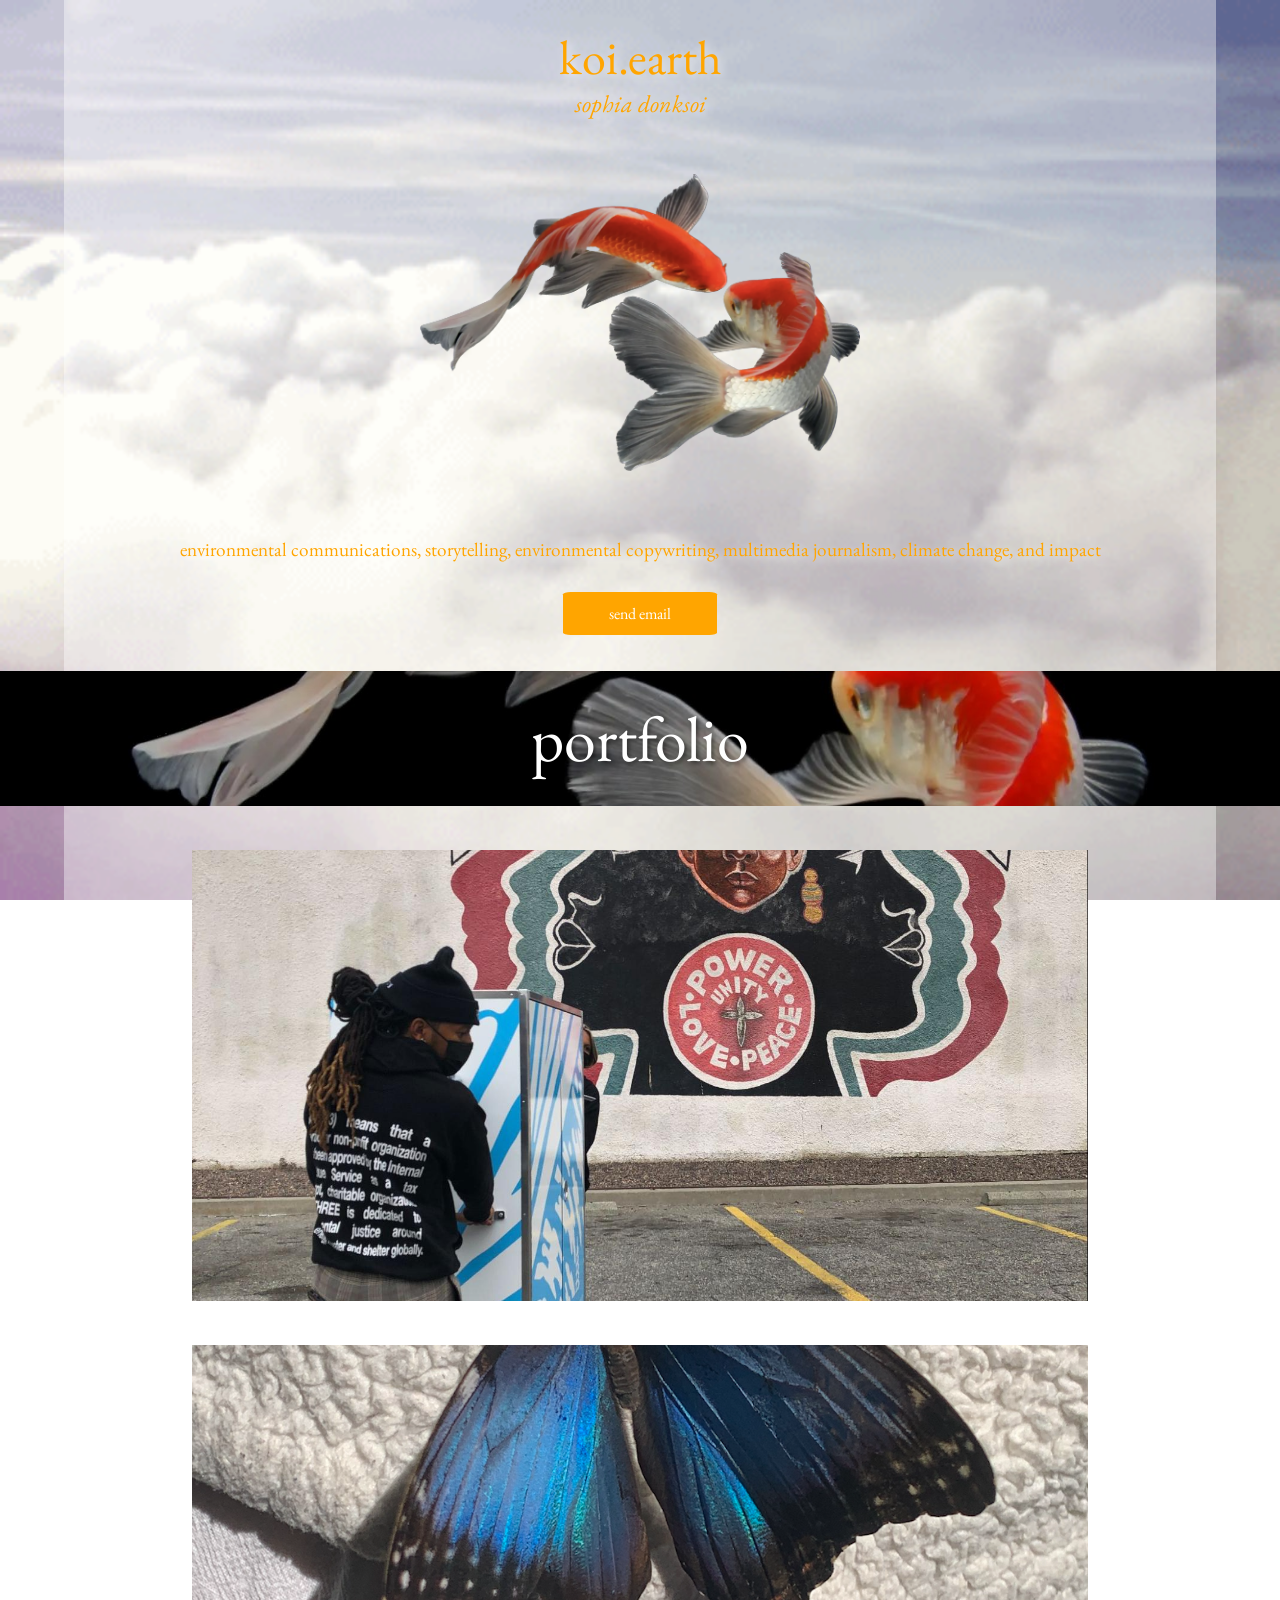
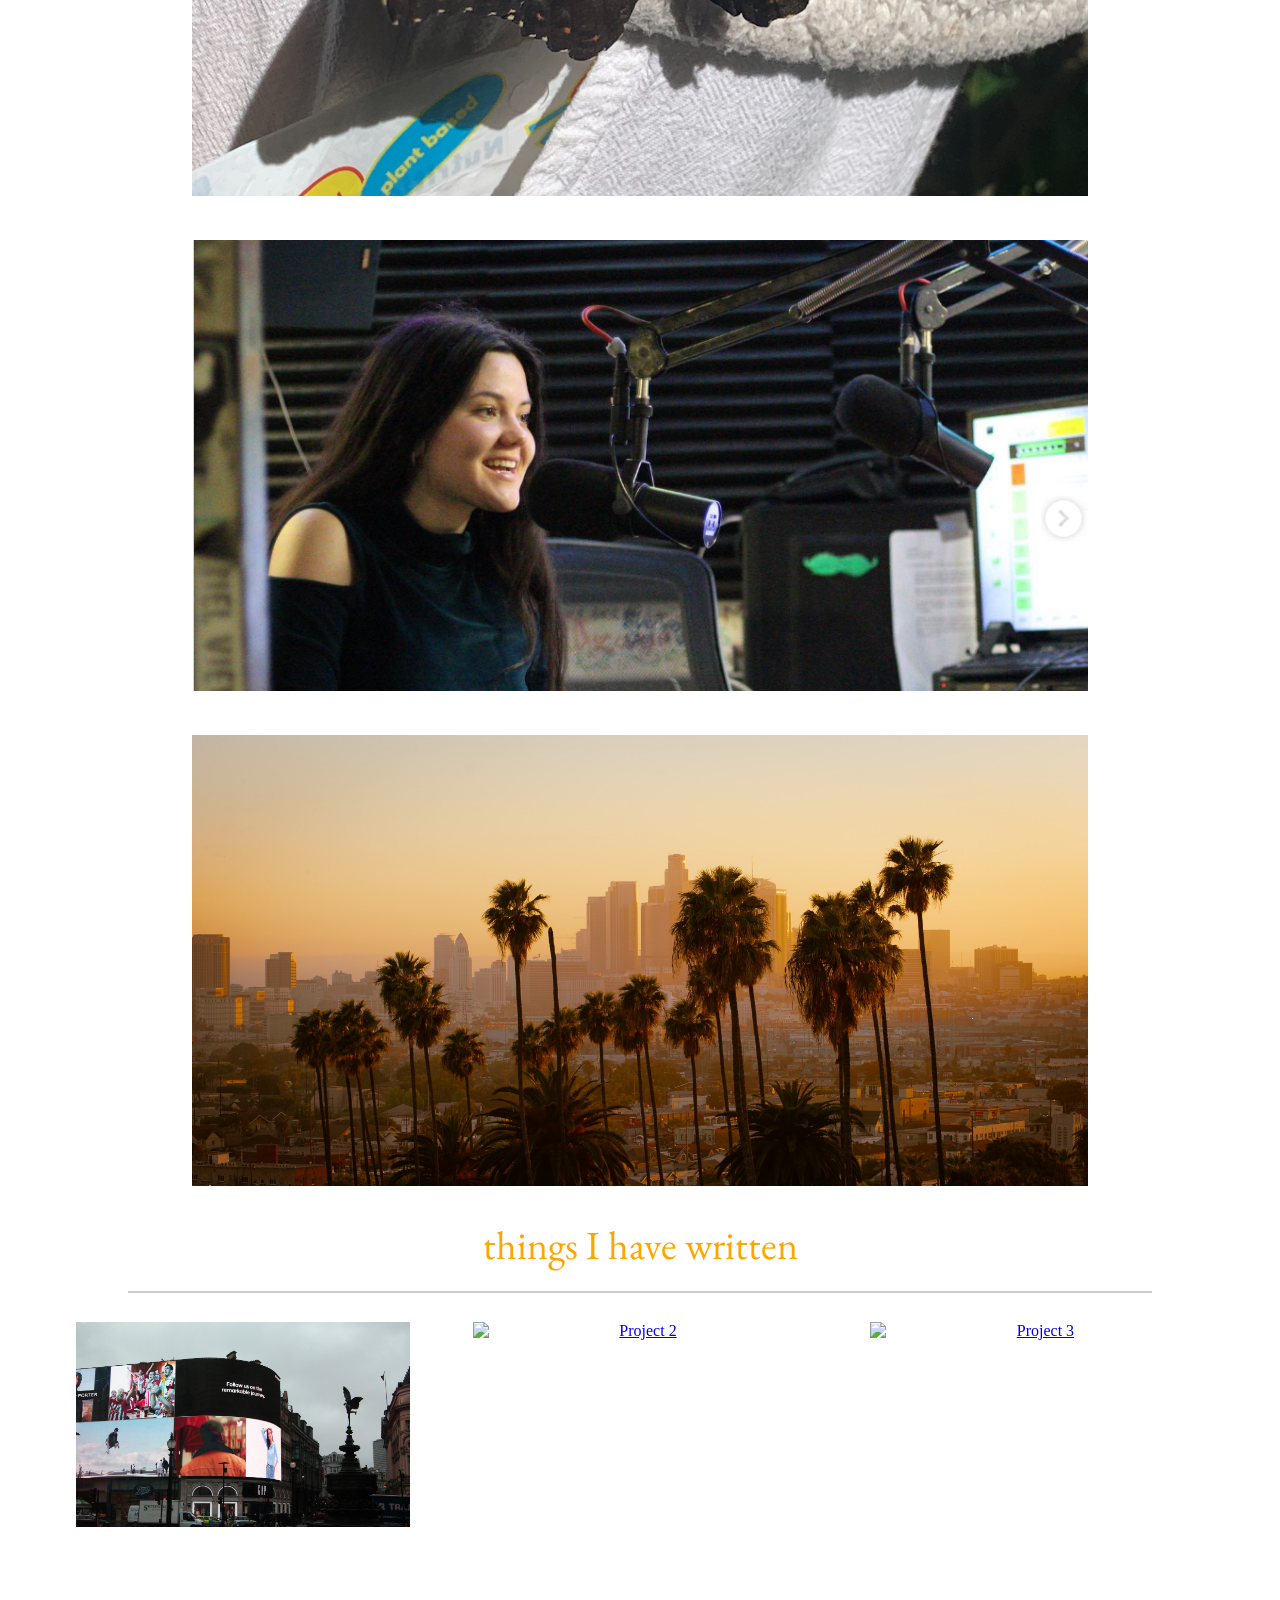
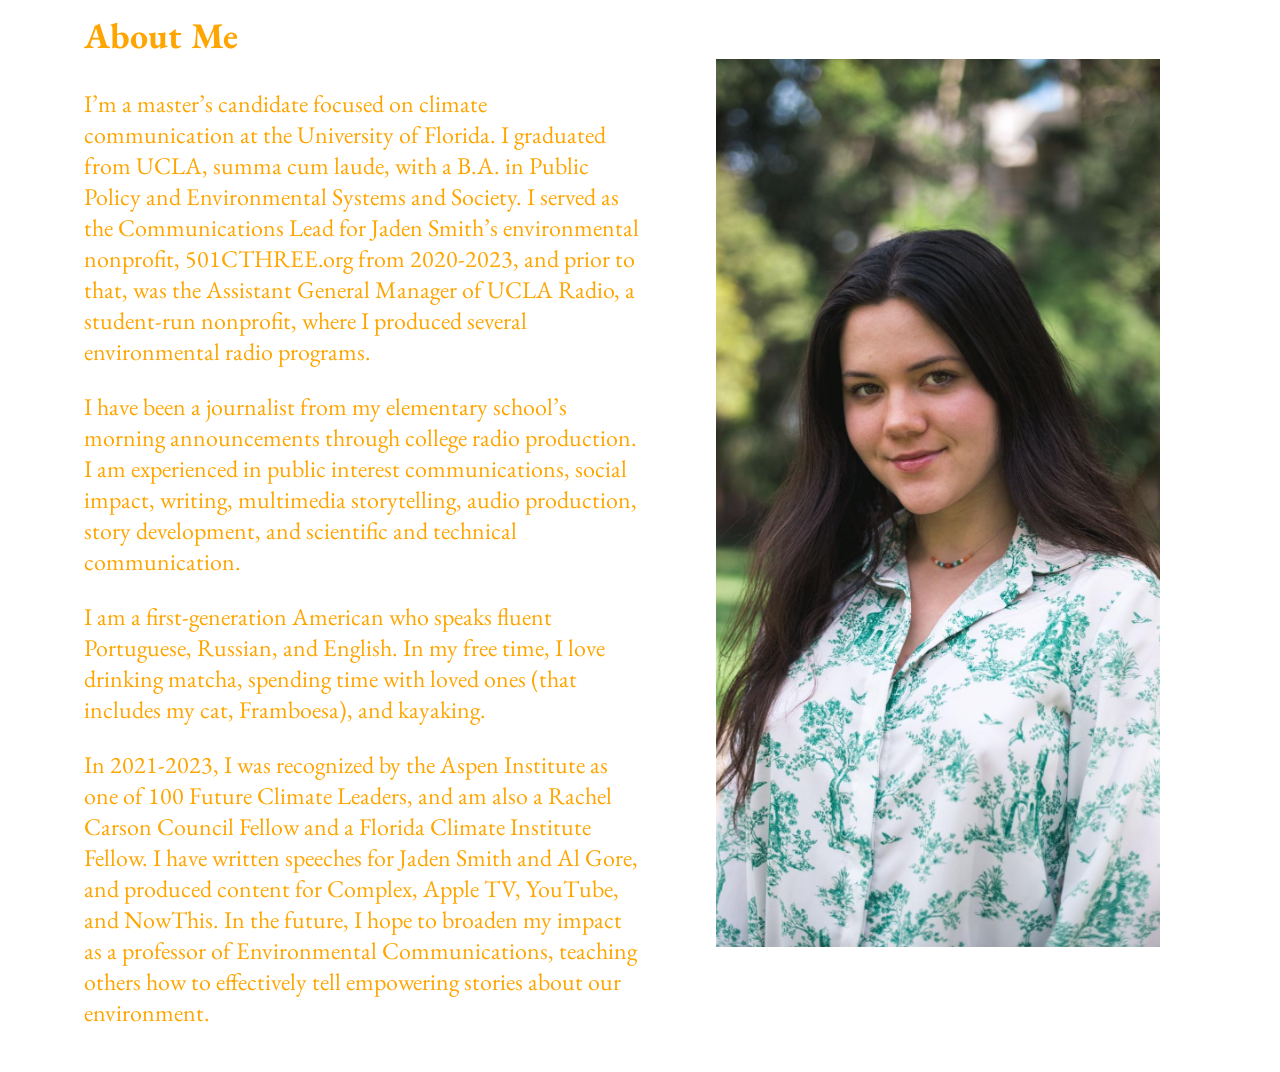
==== index.html @ e396546f "Add files via upload tabs" ====
<!DOCTYPE html>
<html lang="en">
<link rel="stylesheet" type="text/css" href="//fonts.googleapis.com/css?family=EB+Garamond" />
<head>
    <meta charset="UTF-8">
    <meta name="viewport" content="width=device-width, initial-scale=1.0">
    <link rel="stylesheet" href="styles.css">
    <title>Sophia Donskoi</title>
</head>

<body>
    <div id = "#background-container">
        <div id="background-image"></div>
        <div id="background-sliv"></div>
    </div>
    <script>
        // Get the div for the background image
        var backgroundImage = document.getElementById('background-image');

        // Calculate the total number of frames
        var totalFrames = 15; // Adjust based on the total number of frames you have

        // Preload frame images
        var frameImages = [];
        for (var i = 1; i <= totalFrames; i++) {
            var frameImage = new Image();
            frameImage.src = 'img/frame_' + (i.toString().padStart(2, '0')) + '_delay-0.07s' + '.gif';
            frameImages.push(frameImage);
        }
        //frame_00_delay-0.07s
        backgroundImage.style.backgroundImage = 'url(' + frameImages[0].src + ')';

        // Listen for scroll events
        window.addEventListener('scroll', function () {
            // Calculate the percentage of scroll position
            var scrollPercent = window.scrollY / (document.body.scrollHeight - window.innerHeight);

            // Calculate the frame to display based on scroll position
            var frameIndex = Math.floor(scrollPercent * totalFrames);
            frameIndex = Math.max(0, Math.min(totalFrames - 1, frameIndex)); // Ensure frameIndex is within bounds

            // Get the preloaded frame image
            var frameImage = frameImages[frameIndex];

            // Update the background image with the current frame
            backgroundImage.style.backgroundImage = 'url(' + frameImage.src + ')';
        });
    </script>
<!-- <div style="background-color: rgba(255, 255, 255, 0.5); padding: 2%; box-sizing: border-box; max-width: 90%; margin: 0 auto;"> -->
    <div style="padding: 2%; box-sizing: border-box; max-width: 90%; margin: 0 auto;">
    
    <h1>koi.earth</h1>
    <h3>sophia donksoi</h3>
        <img src="img/koi.png" style="max-width: 40%; max-height: 40%;">
        <p class="description">environmental communications, storytelling, environmental copywriting, multimedia journalism, climate change, and impact</p>
        <a class="button" href="mailto:sophiadonskoi@gmail.com">send email</a>
    </div>  

    <div class="banner" style="background-image: url('img/koi.jpg');">
        <p>portfolio</p>
    </div>
    <div class="frameworks">
        <a href="https://www.501cthree.org/" class="framework">
            <img href="https://www.501cthree.org/" rel="noopener noreferrer" target="_blank" src="img/image3.jpg" alt="Framework 1">
            <div class="framework-overlay">
                501CTHREE: managing strategy, digital content, campaigns, email marketing, impact reporting, website design and copy,
                shopify + merch, and social media
            </div>
        </a>
        <a href="https://climatecandy.com/" class="framework">
            <img src="img/image5.png" alt="Framework 2">
            <div class="framework-overlay">
                Climate Candy: email marketing, social media content and strategy, and partnerships
            </div>
        </a>
        <a href="https://soundcloud.com/sophia27-2/sets/enviropositive-podcast-by" rel="noopener noreferrer" target="_blank" class="framework">
            <img src="img/image4.png" alt="Framework 3">
            <div class="framework-overlay">
                UCLA Radio: award winning + self-produced podcast “enviropositive,” winner of BEA Media Arts Award in Podcasting
            </div>
        </a>
    <a href="https://www.ioes.ucla.edu/project/lens-cast-season-1-environmental-justice-in-la/" rel="noopener noreferrer" target="_blank" class="framework">
        <img src="img/trees.jpg" alt="Framework 4">
            <div class="framework-overlay">
                Institute for the Environment and Sustainability at UCLA: lens.cast- creative direction, strategy, production, editing,
                audio engineering
            </div>
        </a>
       
    </div>
        <div id="projects-section" class="projects-section">
        <div class="projects-background-overlay">
            <h2 class="projects-title">things I have written
            </h2>
            <hr class="section-divider">
            <div class="image-slider">
                <div class="slider">
                
                    <a href="https://rachelcarsoncouncil.org/greenwashers-stop-trying-recruit-gen-z/" rel="noopener noreferrer" target="_blank" class = "slider">
                        <img src="img/green.jpg" alt="Project 1">
                    </a>
                    <a href="https://docs.google.com/document/d/1zLPAvvxSrmwrLEXy_UpTO3lxl1GiZ_MFA4__wxWygA4/edit?usp=sharing " rel="noopener noreferrer" target="_blank"><img src="img/lots.gif" alt="Project 2"></a>
                    <a href="https://docs.google.com/document/d/1KVxFeZD3MS-5Gk-PddN7k9XTTSKNfMDlhPTJwfJZjcs/edit?usp=sharing" rel="noopener noreferrer" target="_blank"><img src="img/EnvironmentalSin.jpg" alt="Project 3"></a>
                    
                </div>
            </div>

        </div>
    </div>
<div id="about-section" class="about-section">
    <div class="about-content">
        <div class="about-text">
            <h2 class="about-title">About Me</h2>
            <p>
I’m a master’s candidate focused on climate communication at the University of Florida. I graduated from UCLA, summa cum
laude, with a B.A. in Public Policy and Environmental Systems and Society. I served as the Communications Lead for Jaden
Smith’s environmental nonprofit, 501CTHREE.org from 2020-2023, and prior to that, was the Assistant General Manager of
UCLA Radio, a student-run nonprofit, where I produced several environmental radio programs.
            </p>
            <p>
I have been a journalist from my elementary school’s morning announcements through college radio production. I am
experienced in public interest communications, social impact, writing, multimedia storytelling, audio production, story
development, and scientific and technical communication.
            </p>
            <p>
I am a first-generation American who speaks fluent Portuguese, Russian, and English. In my free time, I love drinking
matcha, spending time with loved ones (that includes my cat, Framboesa), and kayaking.
            </p>
            <p>
In 2021-2023, I was recognized by the Aspen Institute as one of 100 Future Climate Leaders, and am also a Rachel Carson
Council Fellow and a Florida Climate Institute Fellow. I have written speeches for Jaden Smith and Al Gore, and produced
content for Complex, Apple TV, YouTube, and NowThis. In the future, I hope to broaden my impact as a professor of
Environmental Communications, teaching others how to effectively tell empowering stories about our environment.
            </p>
        </div>
        <div class="about-image">
            <img src="img/image2.jpg" alt="About Me Image">
        </div>
    </div>
</div>


<script src="script.js"></script>
</body>

</html>
---- styles.css ----
body {
  margin: 0;
  padding: 0;
}

#scene-container {
  position: fixed;
  top: 0;
  left: 0;
  width: 100%;
  height: 100%;
  overflow: hidden;
}

#background-container {
  position: absolute;
  top: 0;
  left: 0;
  width: 100%;
  height: 100%;
  overflow: hidden;
  display: flex;
  align-items: stretch;
}

#background-image {
  position: fixed;
  top: 0;
  left: 0;
  width: 100%;
  height: 100%;
  z-index: -3;
  background-size: cover;
}

#background-sliv {
  position: fixed;
  top: 0;
  left: 5%;
  width: 90%;
  height: 100%;
  z-index: -2;
  background: rgba(255, 255, 255, 0.4);
}

.header {
  background-color: rgba(255, 255, 255, 0);
  position: fixed;
  width: 100%;
  padding: 10%;
}

.header-container {
  max-width: 100%;
  margin: 0 auto;
  display: flex;
  align-items: center;
}

h1 {
  color: orange;
  text-shadow: 3px 3px 10px rgba(255, 255, 255, 0.8);
  text-align: center;
  font-size: 300%;
  font-family: "EB Garamond", serif;
  font-weight: 400;
  padding: 0px;
  margin: 0px;
}

h3 {
  color: orange;
  text-align: center;
  padding: 0px;
  margin: 0px;
  font-size: 150%;
  text-shadow: 3px 3px 10px rgba(255, 255, 255, 0.8);
  font-style: italic;
  font-family: "EB Garamond", serif;
  font-weight: 400;
}

.title {
  font-size: 36px;
  text-align: center;
  margin-top: 20px;
}

.title-link {
  text-decoration: none;
  color: inherit;
  cursor: pointer;
}

.subtitle {
  font-size: 30px;
  color: black;
  text-align: center;
  margin-top: 5px;
}

img {
  display: block;
  margin: 5% auto;
  max-width: 100%;
  height: auto;
}

.description {
  text-align: center;
  padding: 1%;
  font-size: 120%;
  font-family: "EB Garamond", serif;
  font-weight: 400;
  text-shadow: 3px 3px 10px rgba(255, 255, 255, 0.8);
  text-align: center;  color: orange;
  max-width: 100%;
  margin-top: 1%;
}

.button {
  display: block;
  width: 10%;
  margin: 1% auto;
  padding: 1% 2%;
  background-color: orange;
  color: white;
  font-family: "EB Garamond", serif;
  font-weight: 400;
  text-decoration: none;
  text-align: center;
  border-radius: 5%;
  transition: background-color 0.3s ease;
}

@media (max-width: 600px) {
  .button {
    display: block;
    width: 20%;
    margin: 1% auto;
    padding: 1% 2%;
    background-color: orange;
    color: white;
    font-family: "EB Garamond", serif;
    font-weight: 400;
    text-decoration: none;
    text-align: center;
    border-radius: 5%;
    transition: background-color 0.3s ease;
  }
}

.button:hover {
  background-color: #ff9900;
}

.banner {
  background-image: url("img/koi.jpg");
  background-size: cover;
  background-position: center;
  color: white;
  text-align: center;
  padding: 2% 0;
  font-family: "EB Garamond", serif;
  font-weight: 400;
}

.banner p {
  font-size: 400%;
  margin: 0;
  text-shadow: 2px 2px 4px rgba(0, 0, 0, 0.5);
}

.section-divider {
  border: none;
  border-top: 2px solid #ccc;
  width: 80%;
  margin: 1% auto;
}

.frameworks {
  display: flex;
  flex-wrap: wrap;
  justify-content: center;
  align-items: center;
  font-family: "EB Garamond", serif;
  font-weight: 400;
  margin: 0 auto;
}

.framework {
  width: 70vw;
  height: 55vh;
  overflow: hidden;
  position: relative;
}

.framework img {
  width: 100%;
  height: 100%;
  object-fit: cover;
  /* Crop the image to fit the specified dimensions */
  transition: transform 0.3s ease;
}

@media (max-width: 600px) {
  .framework {
      width: 70vw;
      height: 40vh;
      overflow: hidden;
      margin: 1%;
      position: relative;
    }
  .framework img {
    width: 100%;
    height: 100%;
    max-width: none;
  }
}

.framework:hover img {
  transform: scale(1.0);
  filter: blur(10px);
  transition: filter .3s ease
}

.framework-overlay {
  position: absolute;
  top: 0;
  left: 0;
  width: 100%;
  height: 100%;
  display: flex;
  font-size: 130%;
  text-align: center;
  align-items: center;
  justify-content: center;
  font-family: "EB Garamond", serif;
  color: white;
  opacity: 0;
  transition: opacity 0.3s ease;
}

.framework:hover .framework-overlay {
  opacity: 1;
}

.framework-overlay a {
  color: white;
  text-decoration: none;
}


#projects-section {
  display: flex;
  align-items: center;
  justify-content: center;
}

.projects-background-overlay {
  background-color: rgba(159, 111, 244, 0.00);
  padding: 0px;
  text-align: center;
}

.projects-title {
  font-size: 40px;
  font-family: "EB Garamond", serif;
  font-weight: 400;
  color: orange;  
  text-shadow: 3px 3px 10px rgba(255, 255, 255, 1);
    margin-bottom: 20px;
}

.image-slider {
  position: relative;
  overflow: hidden;
  display: flex;
  align-items: center;
  justify-content: center;
  max-width: 90%;
  margin: 0 auto;
}

.slider-container {
  overflow: hidden;
}

.slider {
  display: flex;
  transition: transform 0.5s ease-in-out;
  justify-content: space-between;
}

.slider a {
  flex: 0 0 calc(30% - 1%);
  margin: 0 1%;
  text-align: center;
  position: relative;
}

.slider img {
  height: auto;
  object-fit: cover;
  width: 100%;
  height: 80%;
  transition: transform 0.3s ease;
}

.slider a:hover img {
  transform: scale(1.05);
}

.about-section {
  max-width: 90%;
  margin: 0 auto;
}

.about-content {
  display: flex;
  flex-wrap: wrap;
  justify-content: space-between;
  max-width: 100%;
}

.about-text {
  flex: 1;
  text-align: left;
  font-family: "EB Garamond", serif;
  font-weight: 200;
  color: orange;
  font-size: 150%;
  text-shadow: 3px 3px 10px rgba(255, 255, 255, 1);
  padding: 20px;
}

.about-image {
  flex: 1;
  display: flex;
  align-items: center;
  overflow: hidden;
  justify-content: flex-end;
}

.about-image img {
  width: 80%;
  height: 80%;
  max-width: 80%;
  max-height: 80%;
  padding-bottom: 5%;
  object-fit: cover;
}
@media (max-width: 600px) {

  .about-content {
    flex-direction: column;
  }

  .about-text,
  .about-image {
    order: 2;
  }
  .about-text{
    font-size: 100%;
  }
}
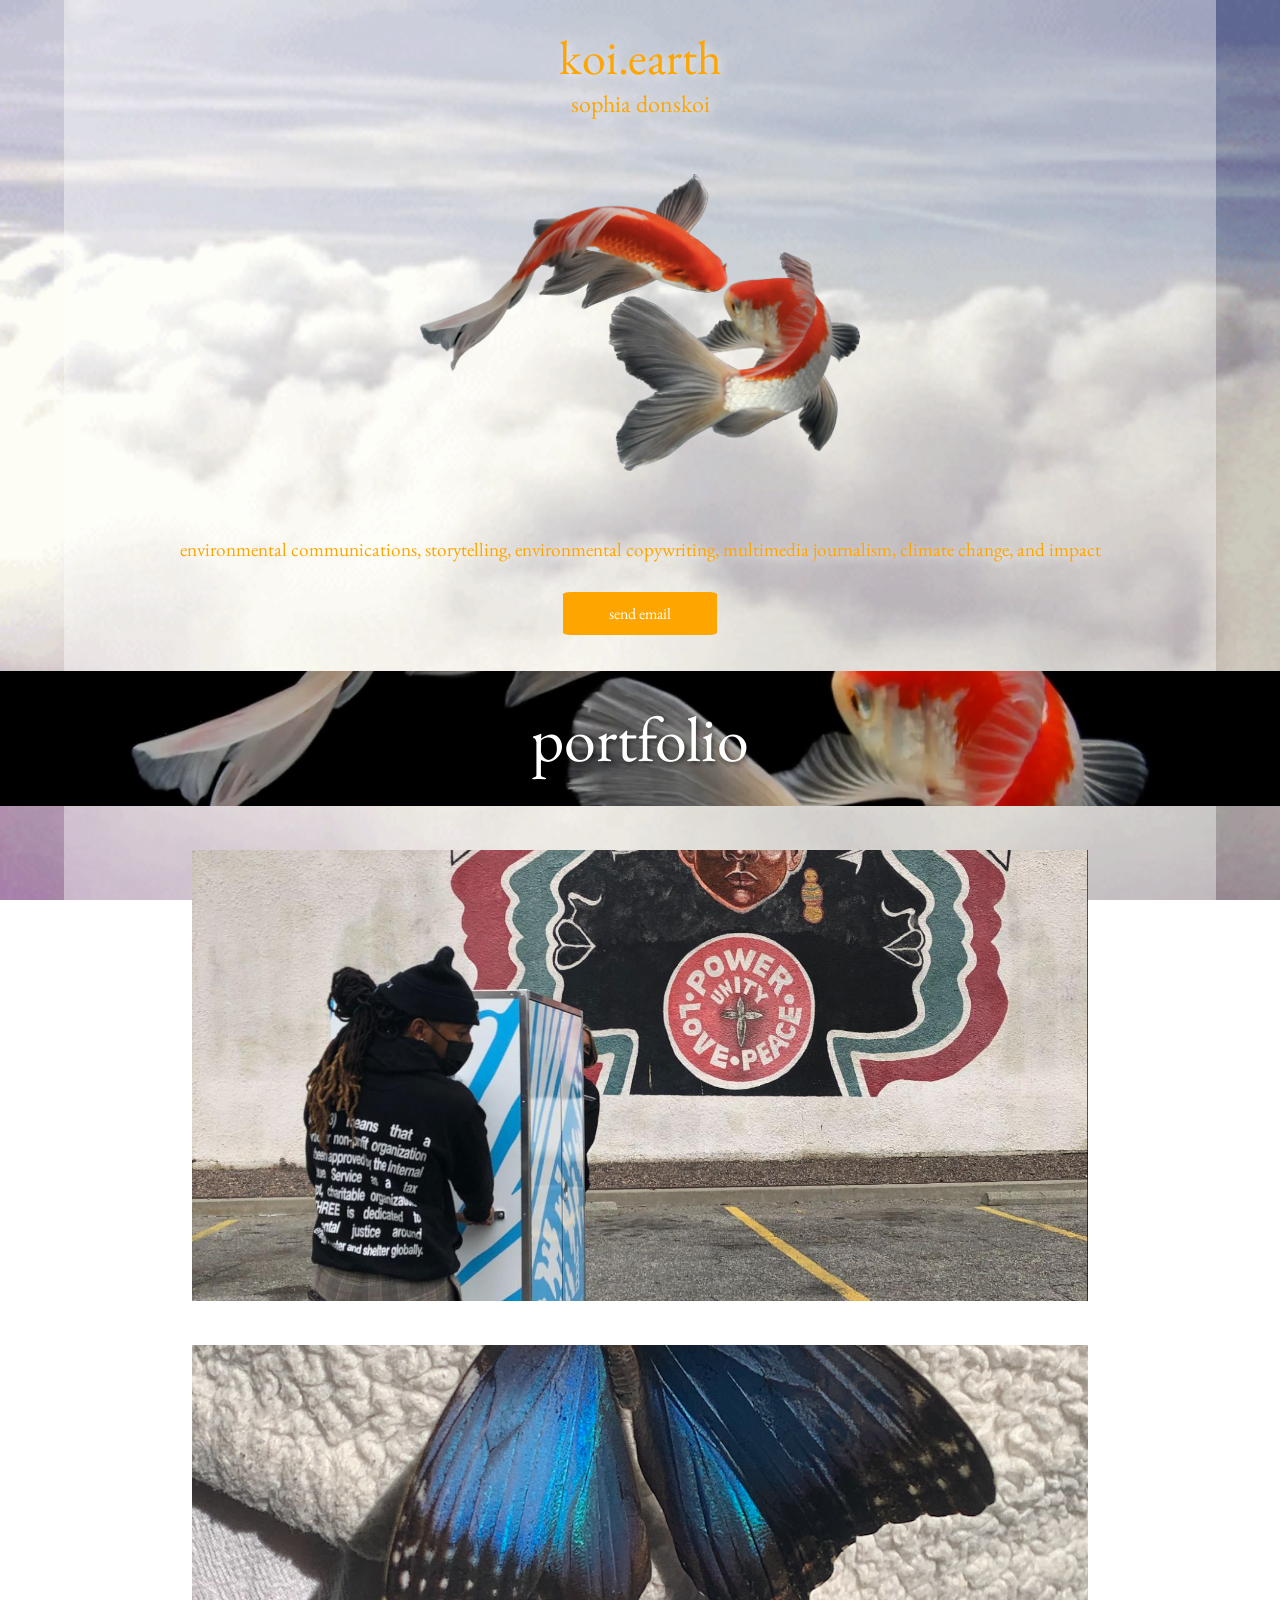
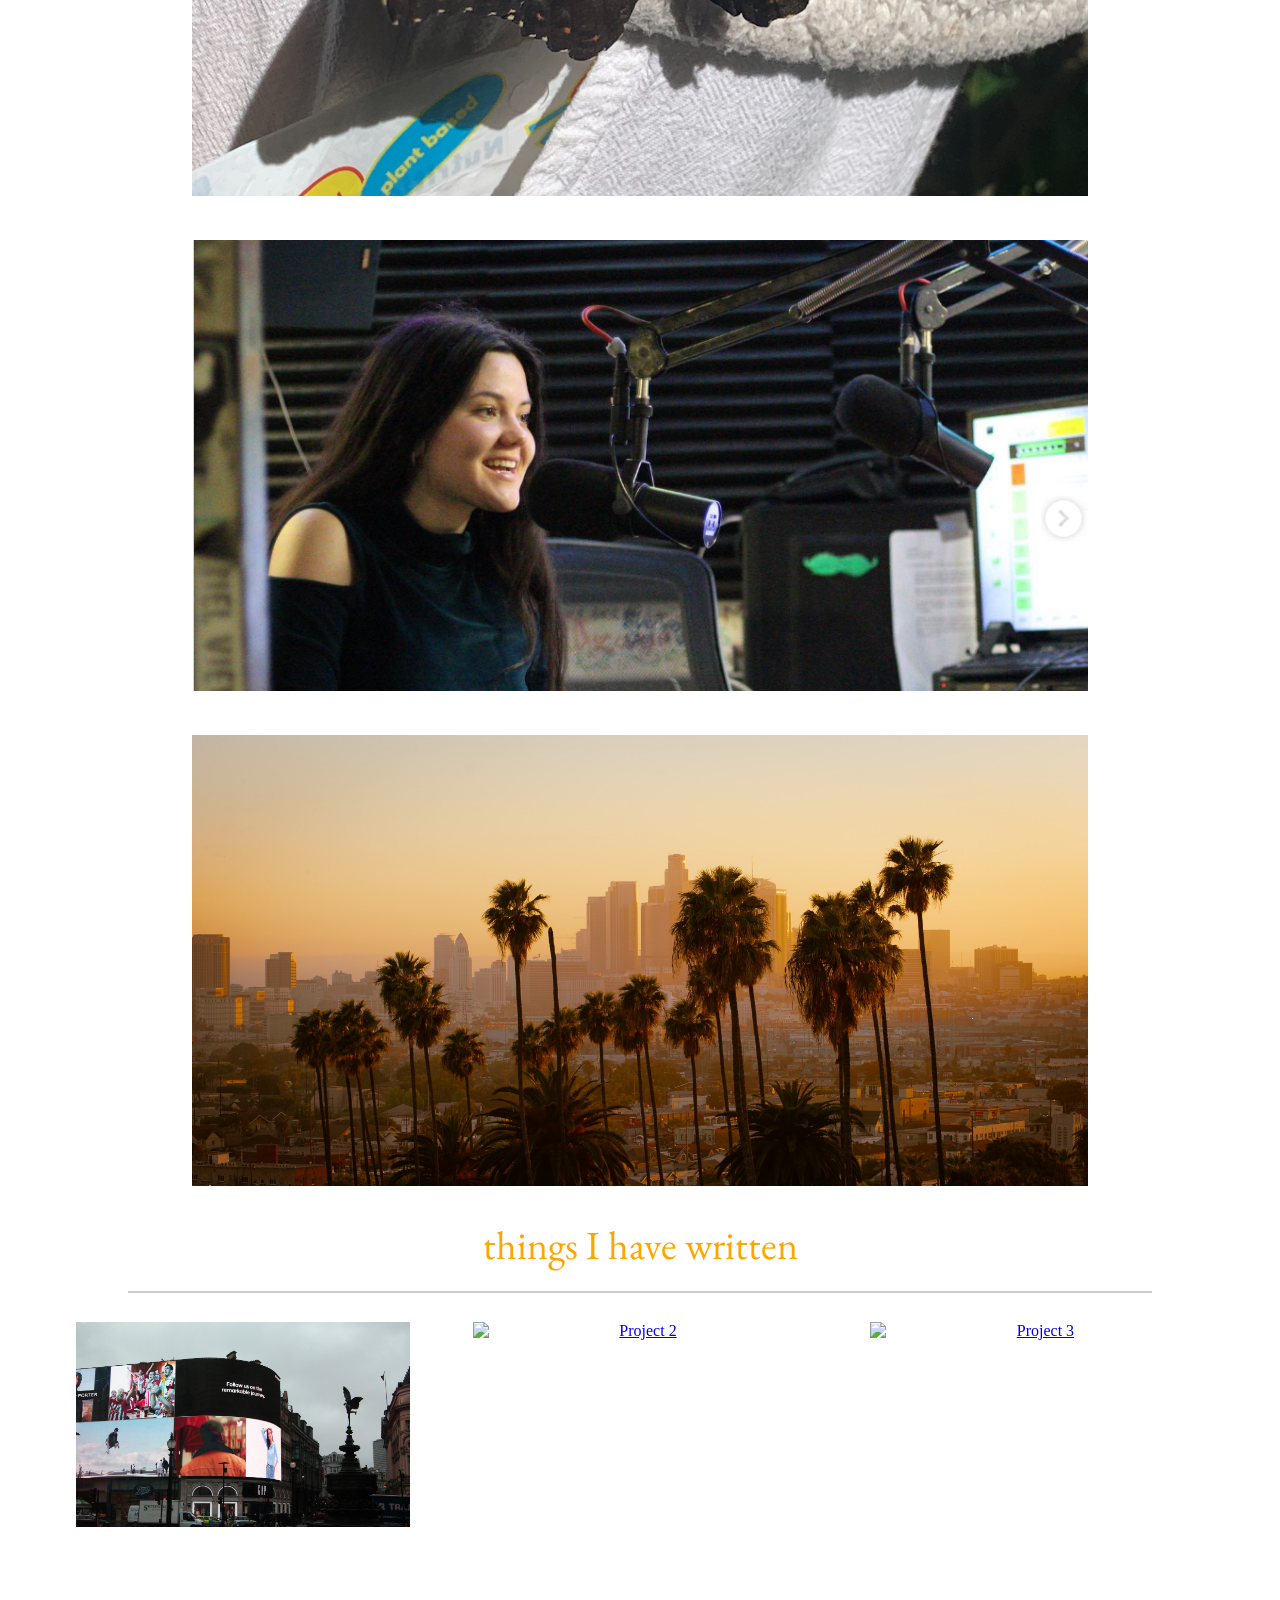
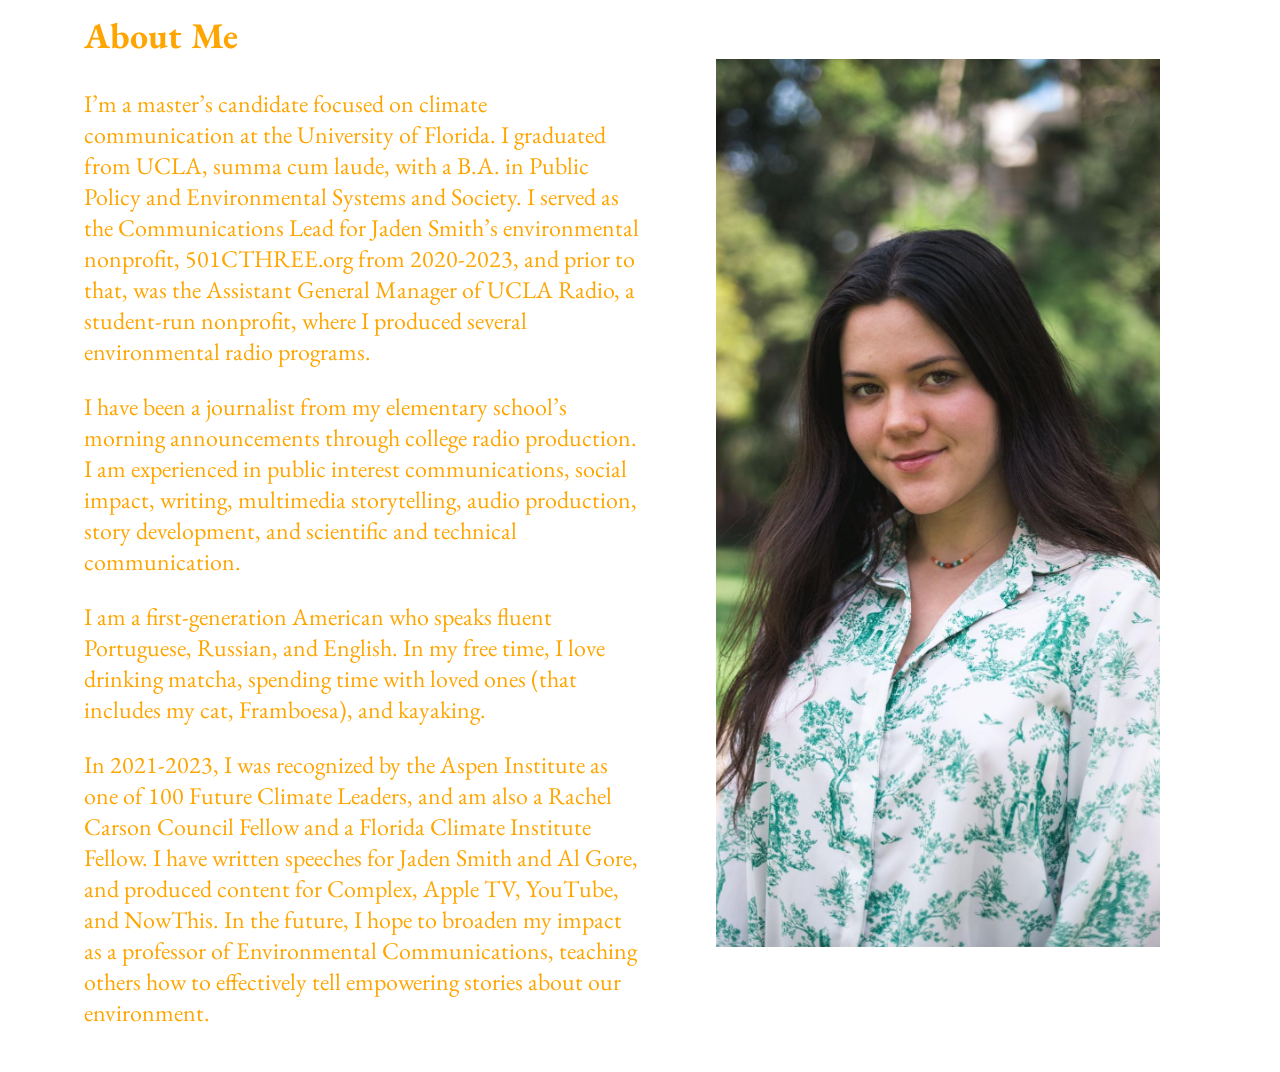
==== commit c32ecbd1: "Add files via upload" ====
--- a/index.html
+++ b/index.html
@@ -50,7 +50,7 @@
     <div style="padding: 2%; box-sizing: border-box; max-width: 90%; margin: 0 auto;">
     
     <h1>koi.earth</h1>
-    <h3>sophia donksoi</h3>
+    <h3>sophia donskoi</h3>
         <img src="img/koi.png" style="max-width: 40%; max-height: 40%;">
         <p class="description">environmental communications, storytelling, environmental copywriting, multimedia journalism, climate change, and impact</p>
         <a class="button" href="mailto:sophiadonskoi@gmail.com">send email</a>
@@ -62,7 +62,7 @@
     <div class="frameworks">
         <a href="https://www.501cthree.org/" class="framework">
             <img href="https://www.501cthree.org/" rel="noopener noreferrer" target="_blank" src="img/image3.jpg" alt="Framework 1">
-            <div class="framework-overlay">
+            <div class="frameworkS-overlay">
                 501CTHREE: managing strategy, digital content, campaigns, email marketing, impact reporting, website design and copy,
                 shopify + merch, and social media
             </div>
--- a/styles.css
+++ b/styles.css
@@ -77,7 +77,6 @@
   margin: 0px;
   font-size: 150%;
   text-shadow: 3px 3px 10px rgba(255, 255, 255, 0.8);
-  font-style: italic;
   font-family: "EB Garamond", serif;
   font-weight: 400;
 }
@@ -223,7 +222,7 @@
 .framework:hover img {
   transform: scale(1.0);
   filter: blur(10px);
-  transition: filter .3s ease
+  transition: filter .s ease
 }
 
 .framework-overlay {
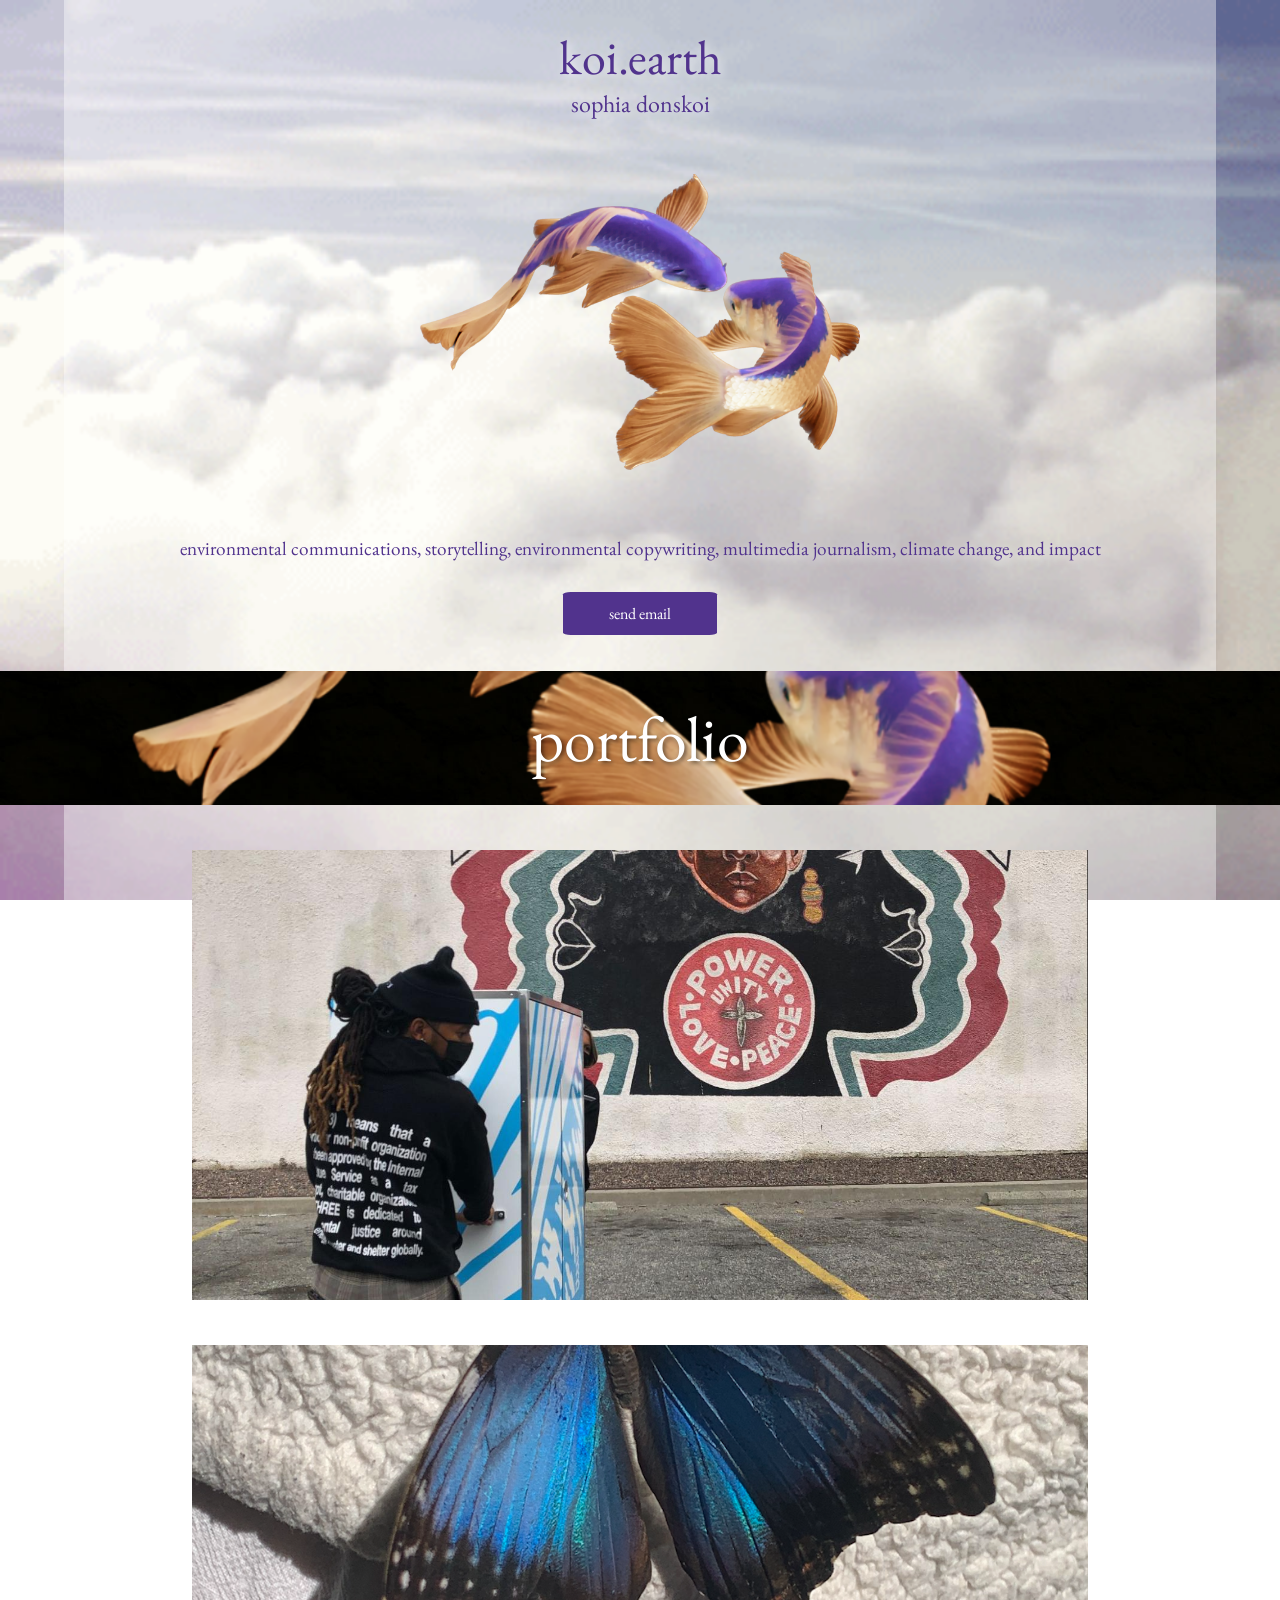
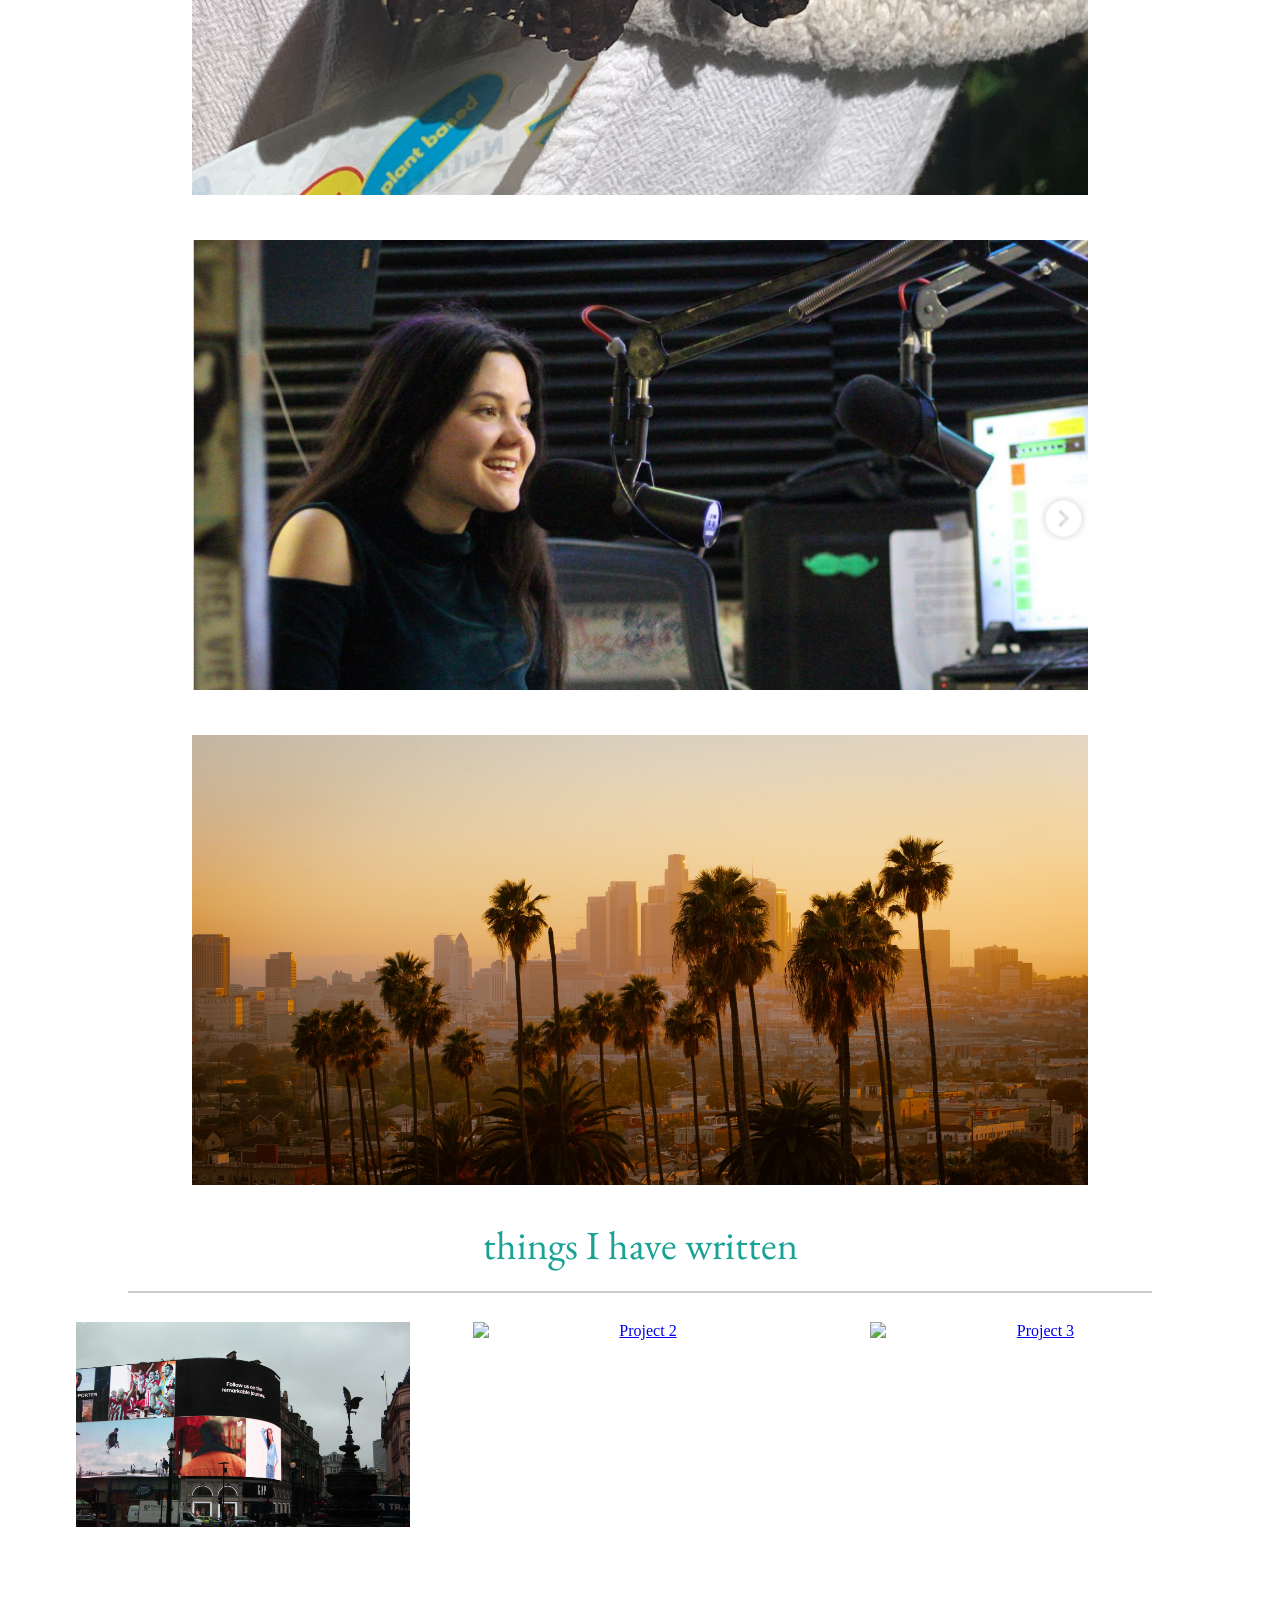
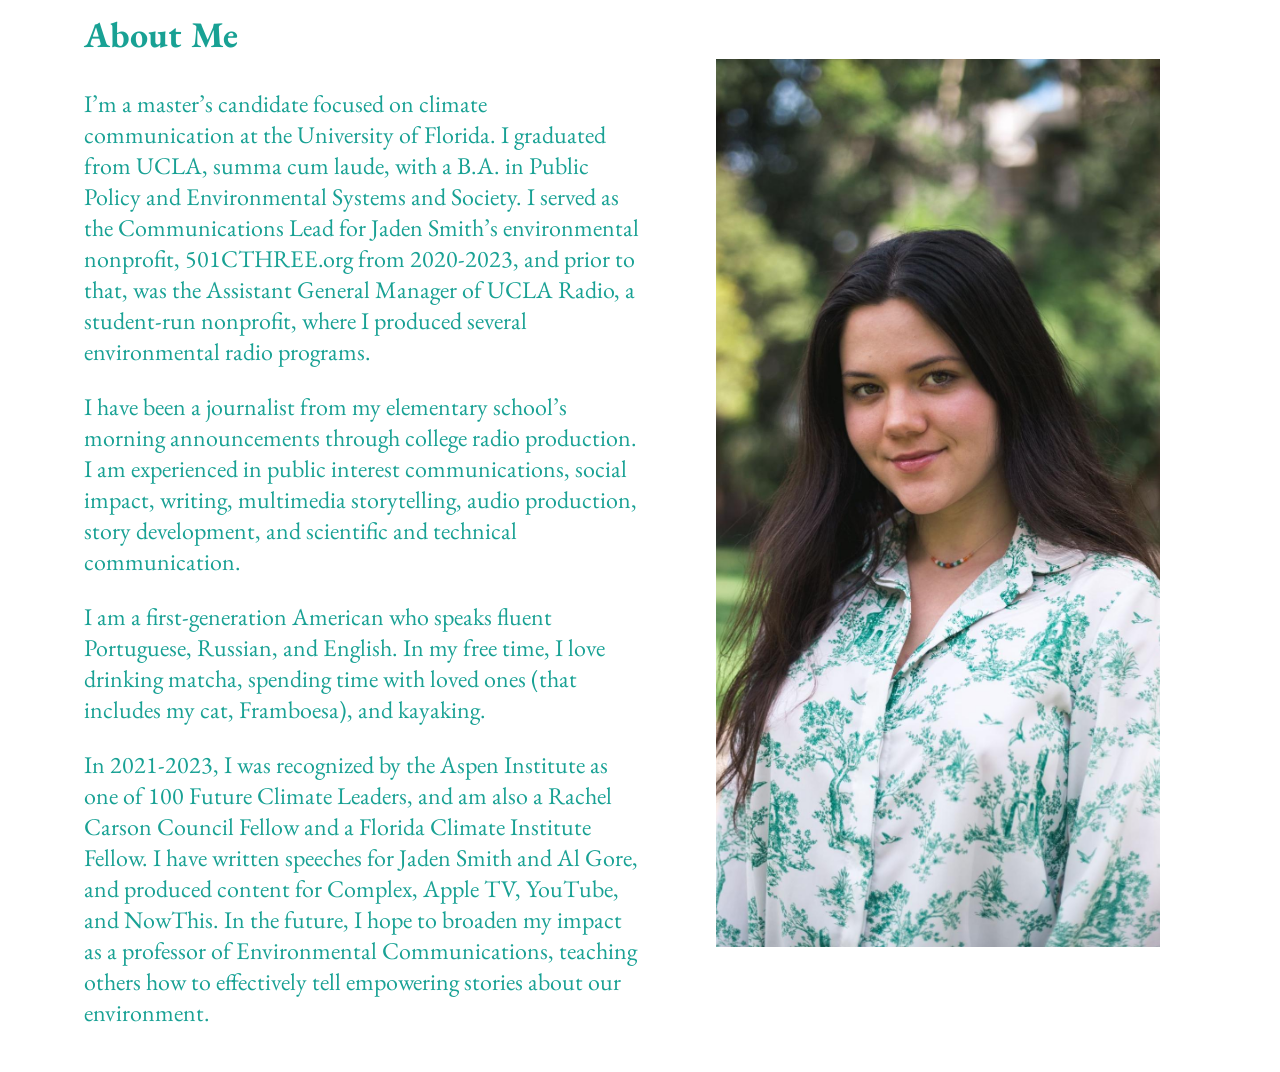
==== commit 6f4051e8: "Add files via upload" ====
--- a/index.html
+++ b/index.html
@@ -62,7 +62,7 @@
     <div class="frameworks">
         <a href="https://www.501cthree.org/" class="framework">
             <img href="https://www.501cthree.org/" rel="noopener noreferrer" target="_blank" src="img/image3.jpg" alt="Framework 1">
-            <div class="frameworkS-overlay">
+            <div class="framework-overlay">
                 501CTHREE: managing strategy, digital content, campaigns, email marketing, impact reporting, website design and copy,
                 shopify + merch, and social media
             </div>
--- a/styles.css
+++ b/styles.css
@@ -60,7 +60,7 @@
 }
 
 h1 {
-  color: orange;
+  color: rgb(81,51,141);
   text-shadow: 3px 3px 10px rgba(255, 255, 255, 0.8);
   text-align: center;
   font-size: 300%;
@@ -71,7 +71,9 @@
 }
 
 h3 {
-  color: orange;
+  color: rgb(81,
+    51,
+    141);
   text-align: center;
   padding: 0px;
   margin: 0px;
@@ -114,7 +116,9 @@
   font-family: "EB Garamond", serif;
   font-weight: 400;
   text-shadow: 3px 3px 10px rgba(255, 255, 255, 0.8);
-  text-align: center;  color: orange;
+  text-align: center;  color: rgb(81,
+    51,
+    141);
   max-width: 100%;
   margin-top: 1%;
 }
@@ -124,7 +128,9 @@
   width: 10%;
   margin: 1% auto;
   padding: 1% 2%;
-  background-color: orange;
+  background-color: rgb(81,
+    51,
+    141);
   color: white;
   font-family: "EB Garamond", serif;
   font-weight: 400;
@@ -140,7 +146,9 @@
     width: 20%;
     margin: 1% auto;
     padding: 1% 2%;
-    background-color: orange;
+    background-color: rgb(81,
+      51,
+      141);
     color: white;
     font-family: "EB Garamond", serif;
     font-weight: 400;
@@ -222,7 +230,7 @@
 .framework:hover img {
   transform: scale(1.0);
   filter: blur(10px);
-  transition: filter .s ease
+  transition: filter 1s ease
 }
 
 .framework-overlay {
@@ -239,7 +247,7 @@
   font-family: "EB Garamond", serif;
   color: white;
   opacity: 0;
-  transition: opacity 0.3s ease;
+  transition: opacity 1s ease;
 }
 
 .framework:hover .framework-overlay {
@@ -268,7 +276,7 @@
   font-size: 40px;
   font-family: "EB Garamond", serif;
   font-weight: 400;
-  color: orange;  
+  color: rgb(24, 161, 148);  
   text-shadow: 3px 3px 10px rgba(255, 255, 255, 1);
     margin-bottom: 20px;
 }
@@ -329,7 +337,7 @@
   text-align: left;
   font-family: "EB Garamond", serif;
   font-weight: 200;
-  color: orange;
+  color: rgb(24, 161, 148);
   font-size: 150%;
   text-shadow: 3px 3px 10px rgba(255, 255, 255, 1);
   padding: 20px;
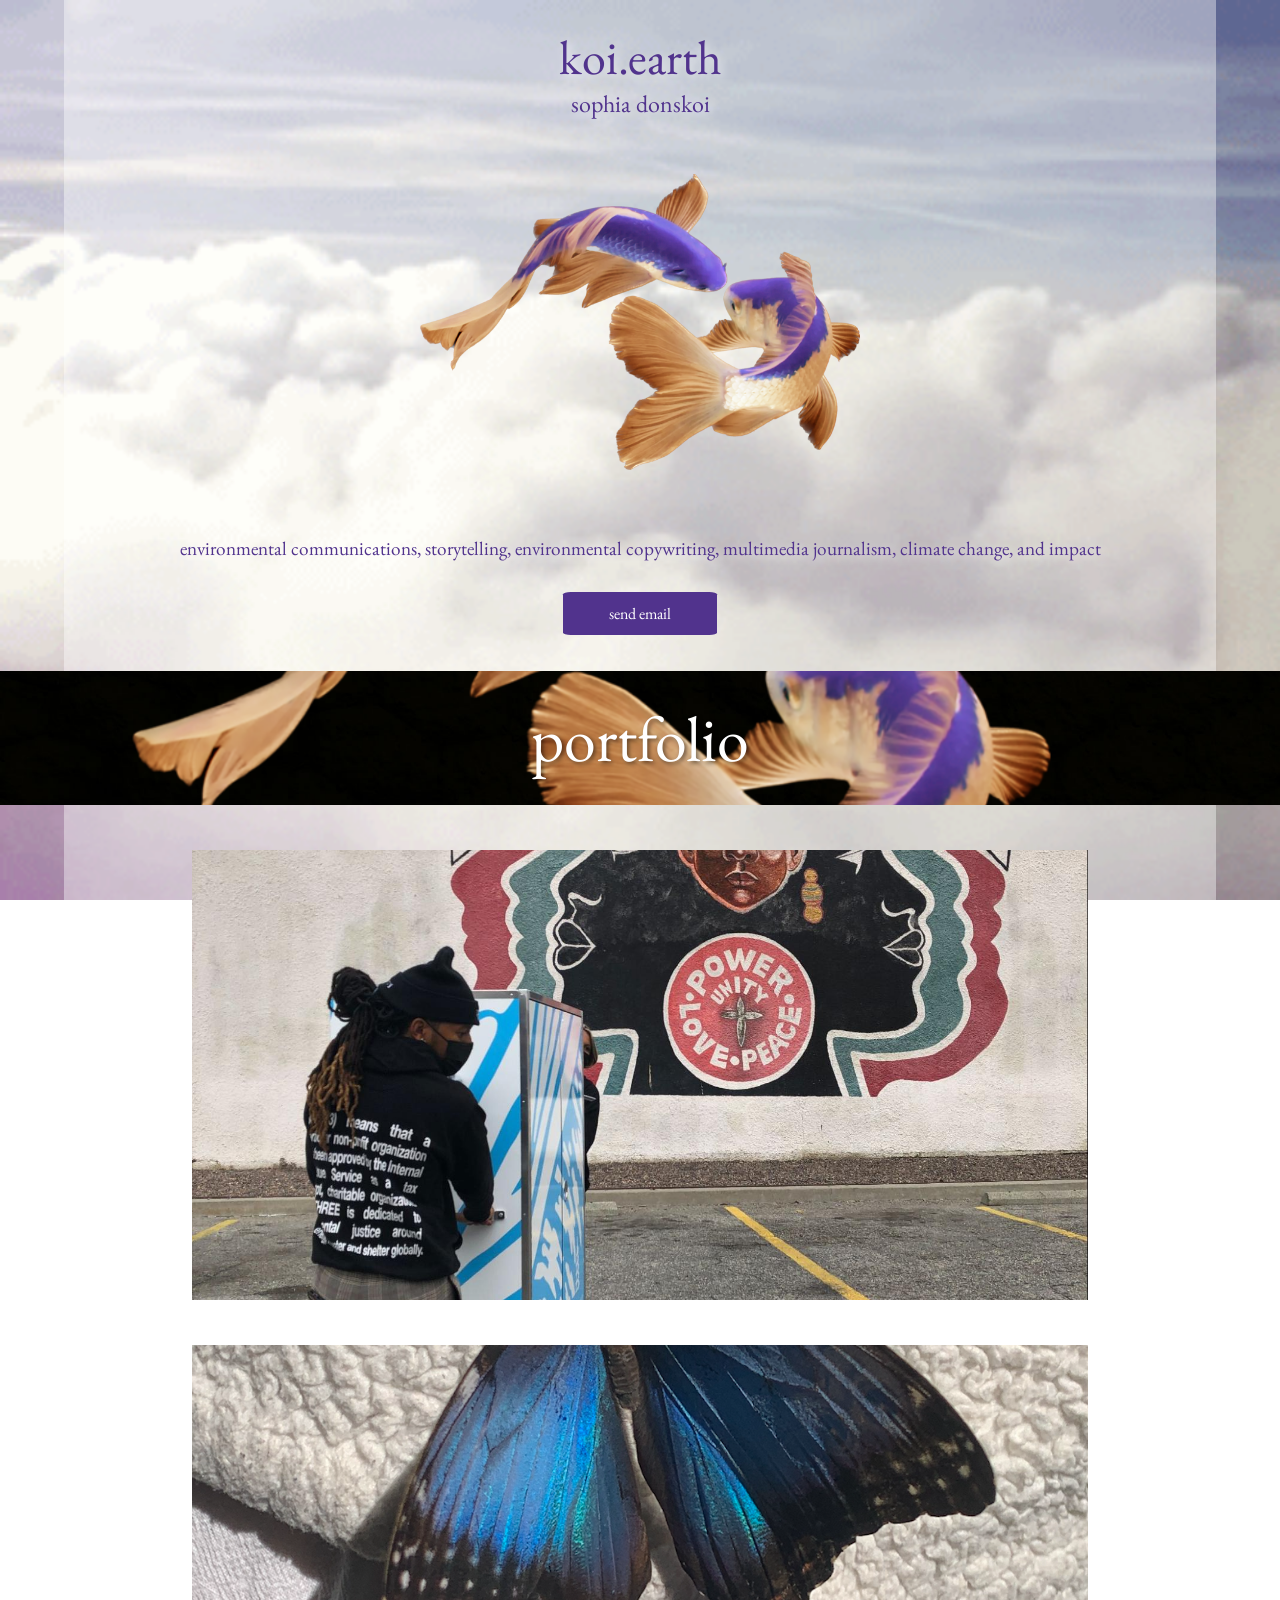
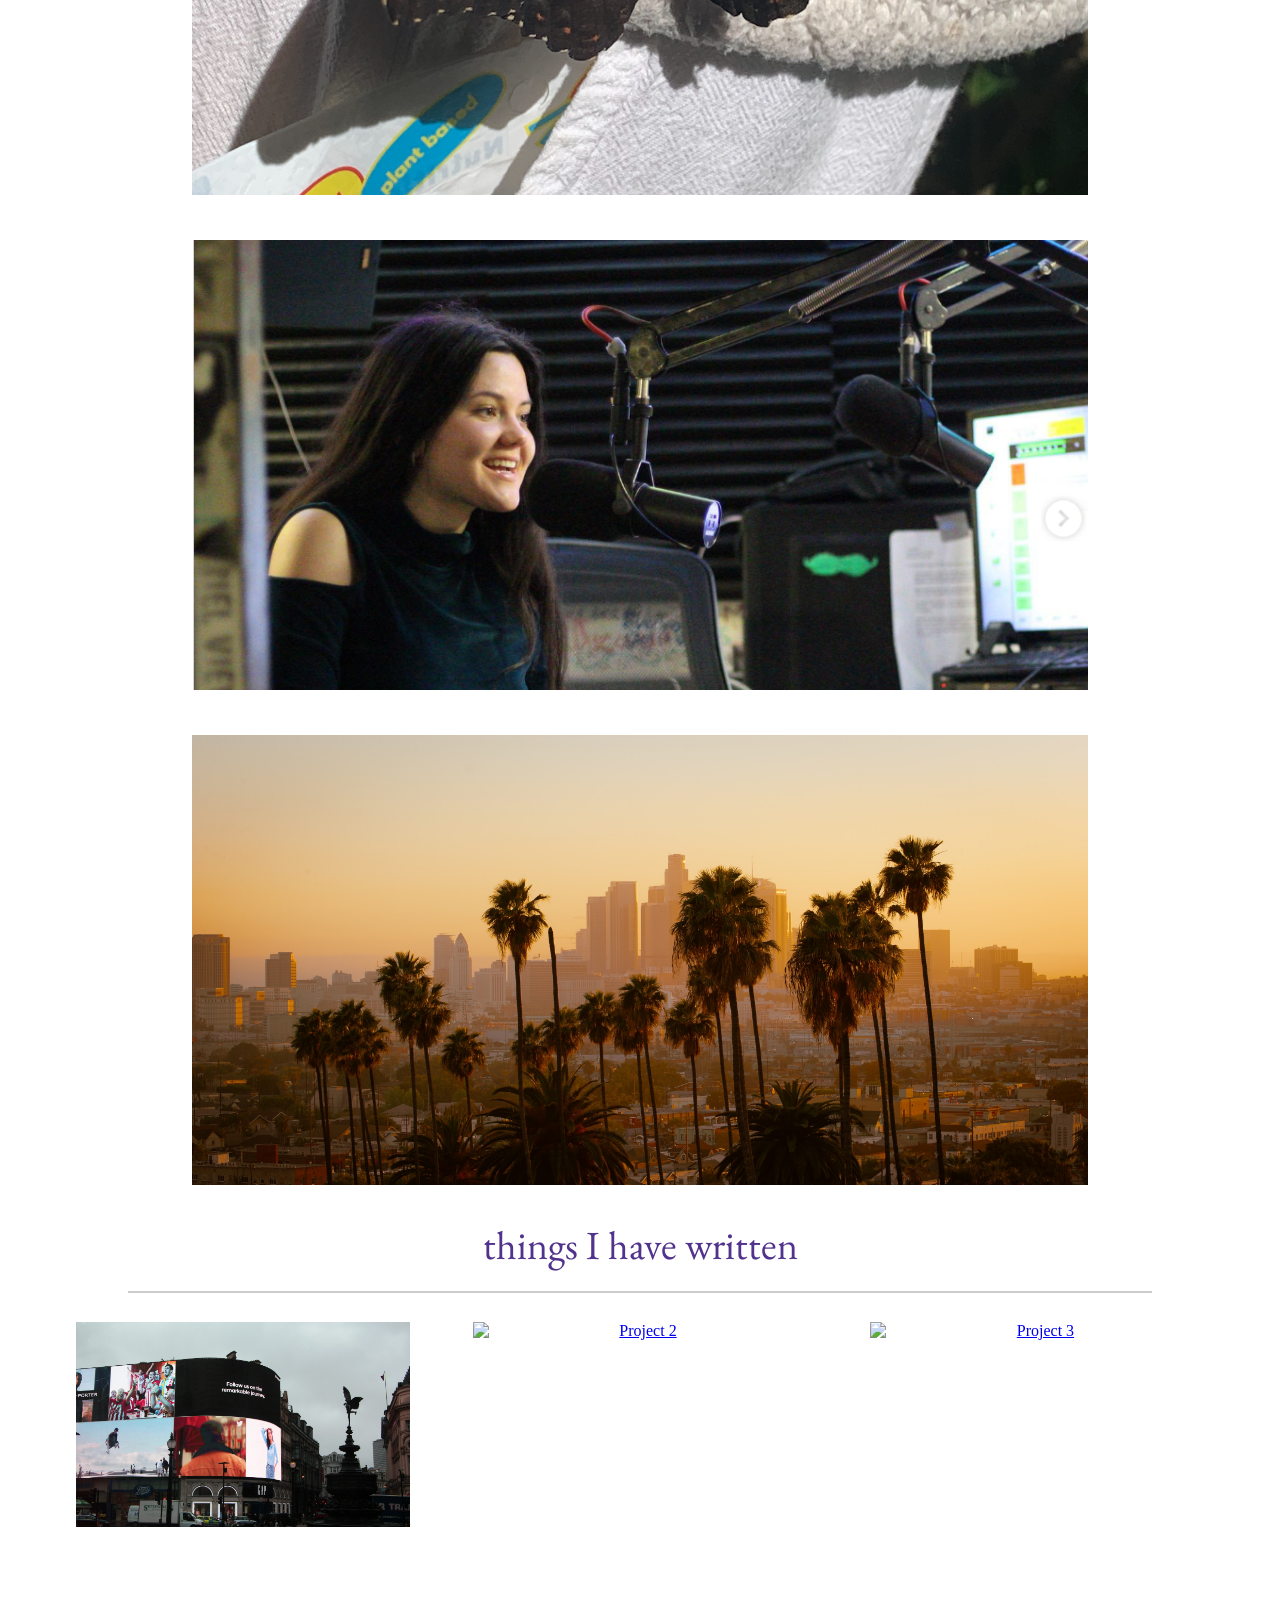
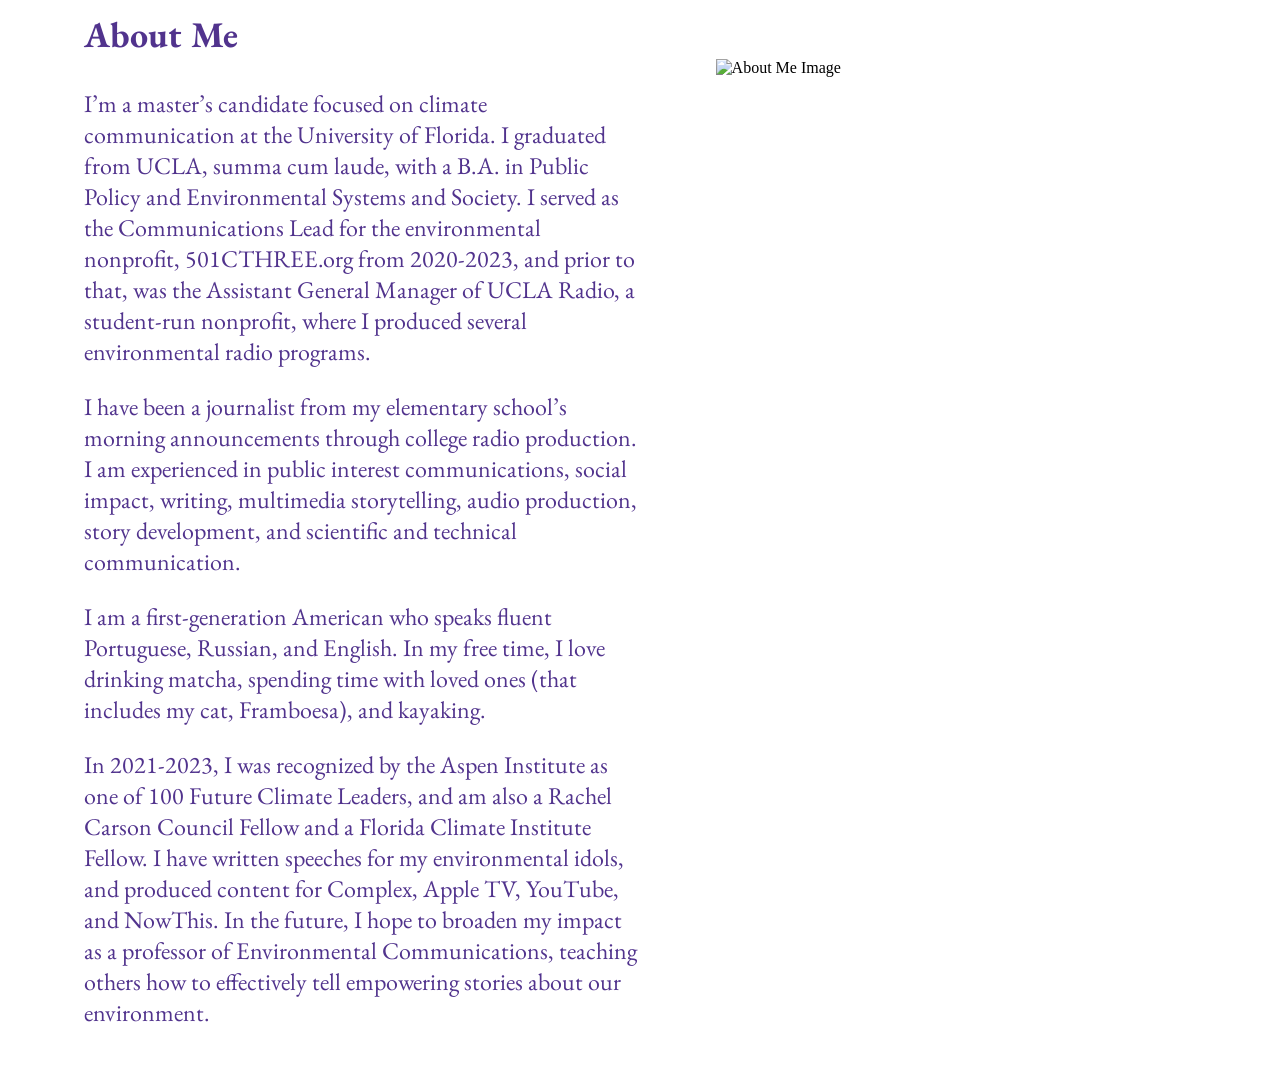
==== commit 19cf49c6: "Update index.html" ====
--- a/index.html
+++ b/index.html
@@ -113,8 +113,7 @@
             <h2 class="about-title">About Me</h2>
             <p>
 I’m a master’s candidate focused on climate communication at the University of Florida. I graduated from UCLA, summa cum
-laude, with a B.A. in Public Policy and Environmental Systems and Society. I served as the Communications Lead for Jaden
-Smith’s environmental nonprofit, 501CTHREE.org from 2020-2023, and prior to that, was the Assistant General Manager of
+laude, with a B.A. in Public Policy and Environmental Systems and Society. I served as the Communications Lead for the environmental nonprofit, 501CTHREE.org from 2020-2023, and prior to that, was the Assistant General Manager of
 UCLA Radio, a student-run nonprofit, where I produced several environmental radio programs.
             </p>
             <p>
@@ -128,7 +127,7 @@
             </p>
             <p>
 In 2021-2023, I was recognized by the Aspen Institute as one of 100 Future Climate Leaders, and am also a Rachel Carson
-Council Fellow and a Florida Climate Institute Fellow. I have written speeches for Jaden Smith and Al Gore, and produced
+Council Fellow and a Florida Climate Institute Fellow. I have written speeches for my environmental idols, and produced
 content for Complex, Apple TV, YouTube, and NowThis. In the future, I hope to broaden my impact as a professor of
 Environmental Communications, teaching others how to effectively tell empowering stories about our environment.
             </p>
--- a/styles.css
+++ b/styles.css
@@ -276,7 +276,9 @@
   font-size: 40px;
   font-family: "EB Garamond", serif;
   font-weight: 400;
-  color: rgb(24, 161, 148);  
+  color: rgb(81,
+      51,
+      141);
   text-shadow: 3px 3px 10px rgba(255, 255, 255, 1);
     margin-bottom: 20px;
 }
@@ -337,7 +339,9 @@
   text-align: left;
   font-family: "EB Garamond", serif;
   font-weight: 200;
-  color: rgb(24, 161, 148);
+  color: rgb(81,
+      51,
+      141);
   font-size: 150%;
   text-shadow: 3px 3px 10px rgba(255, 255, 255, 1);
   padding: 20px;
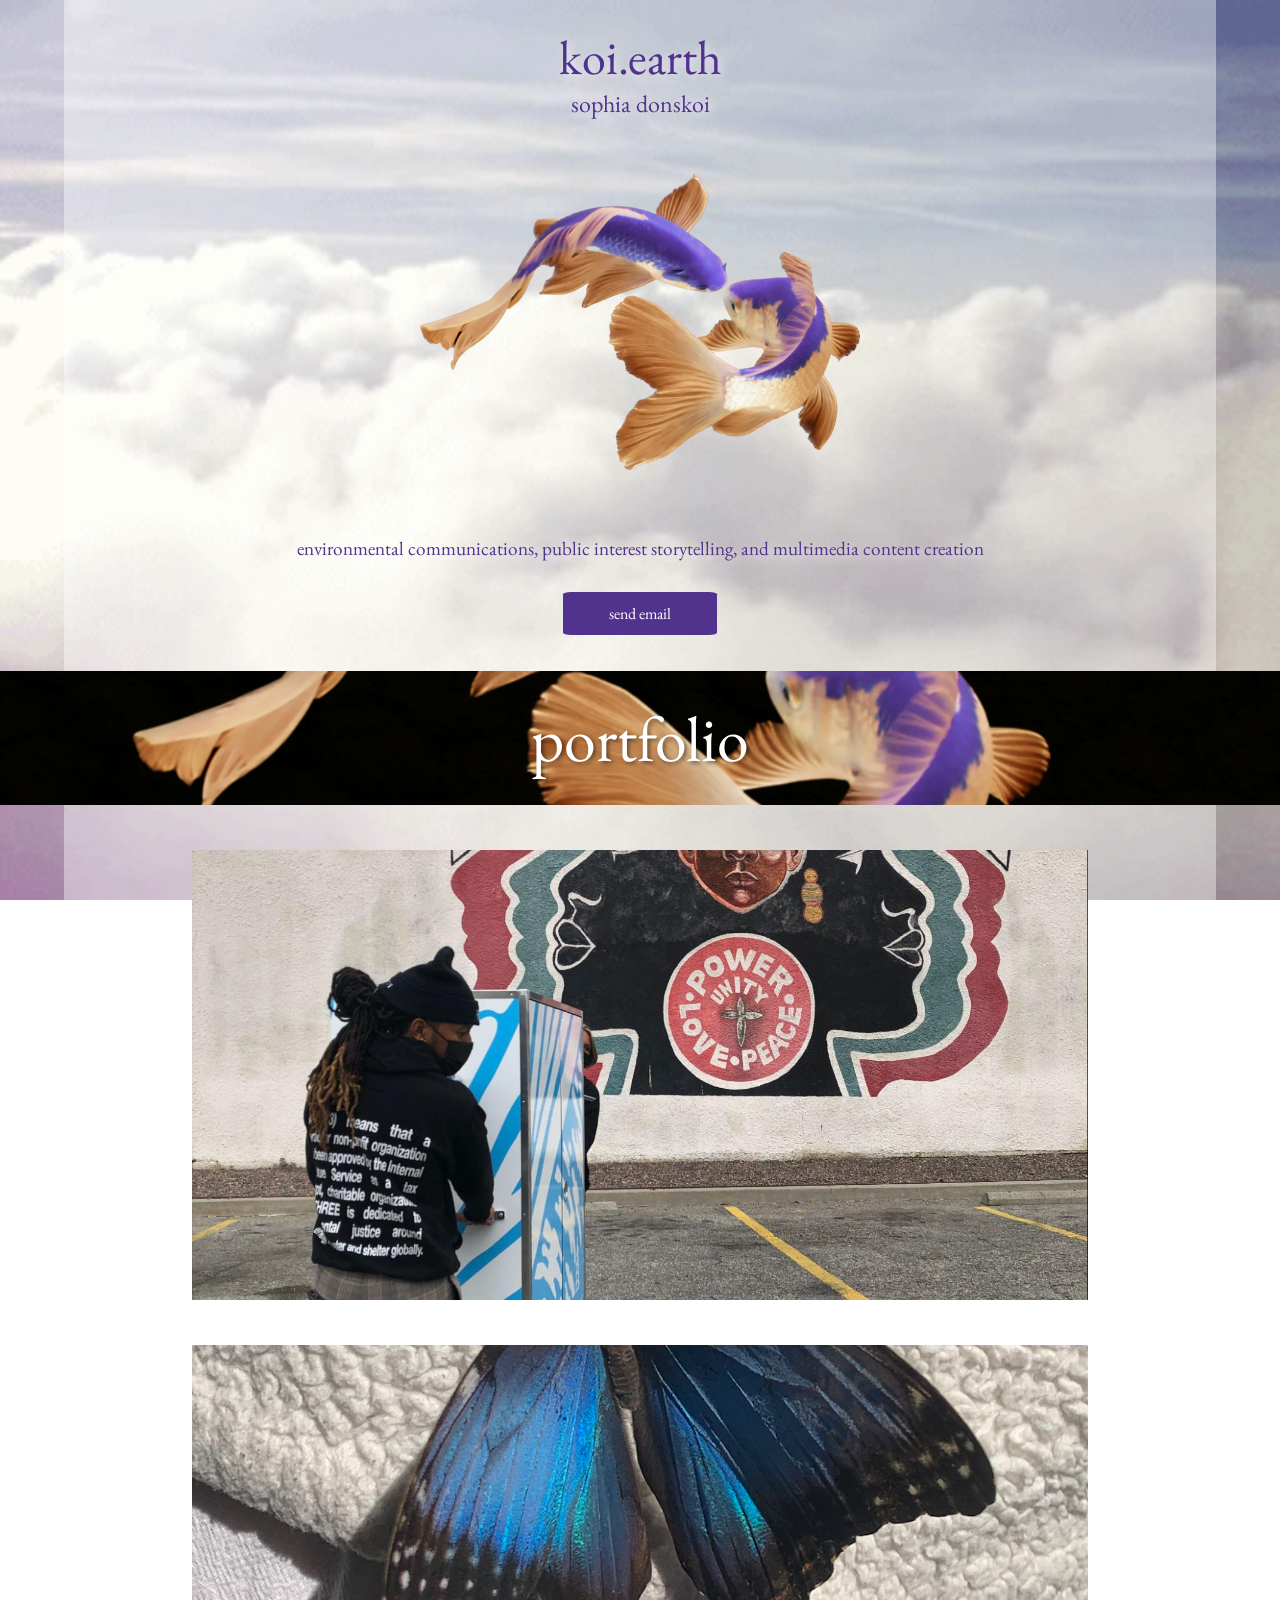
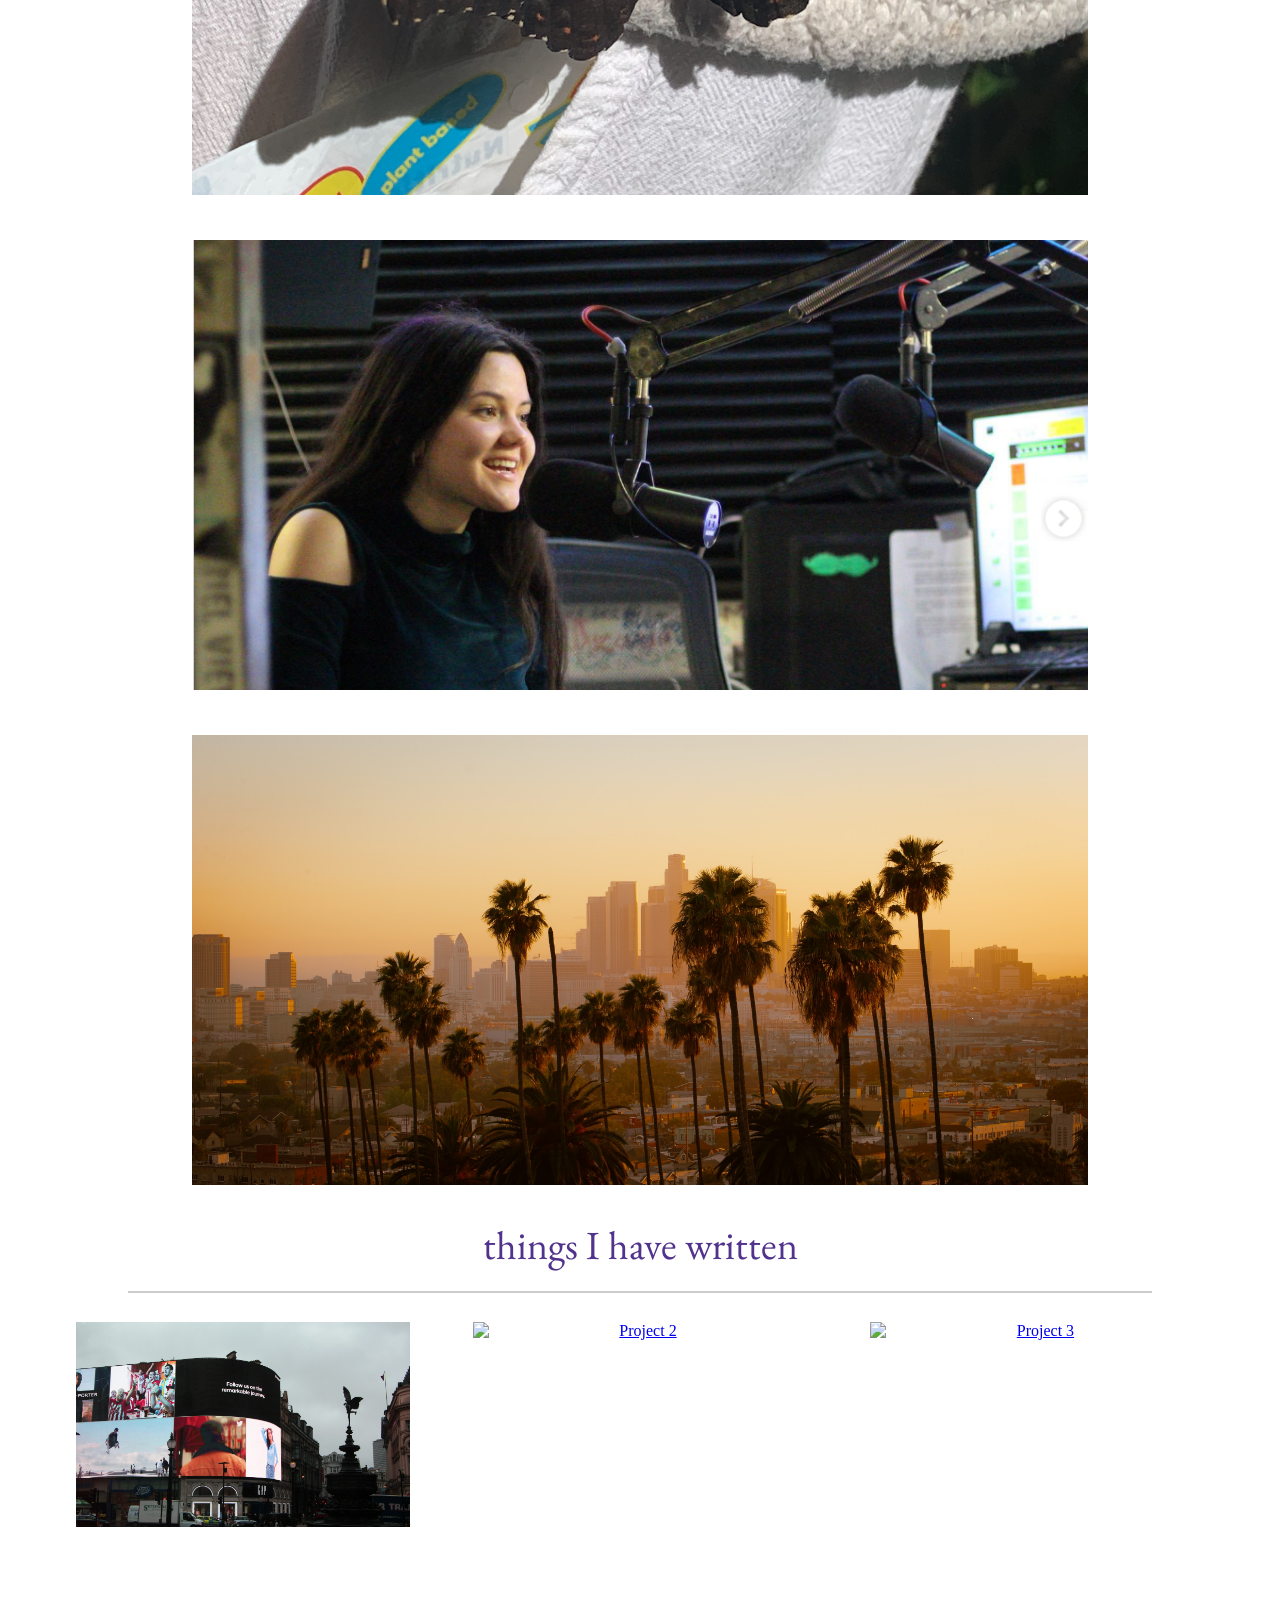
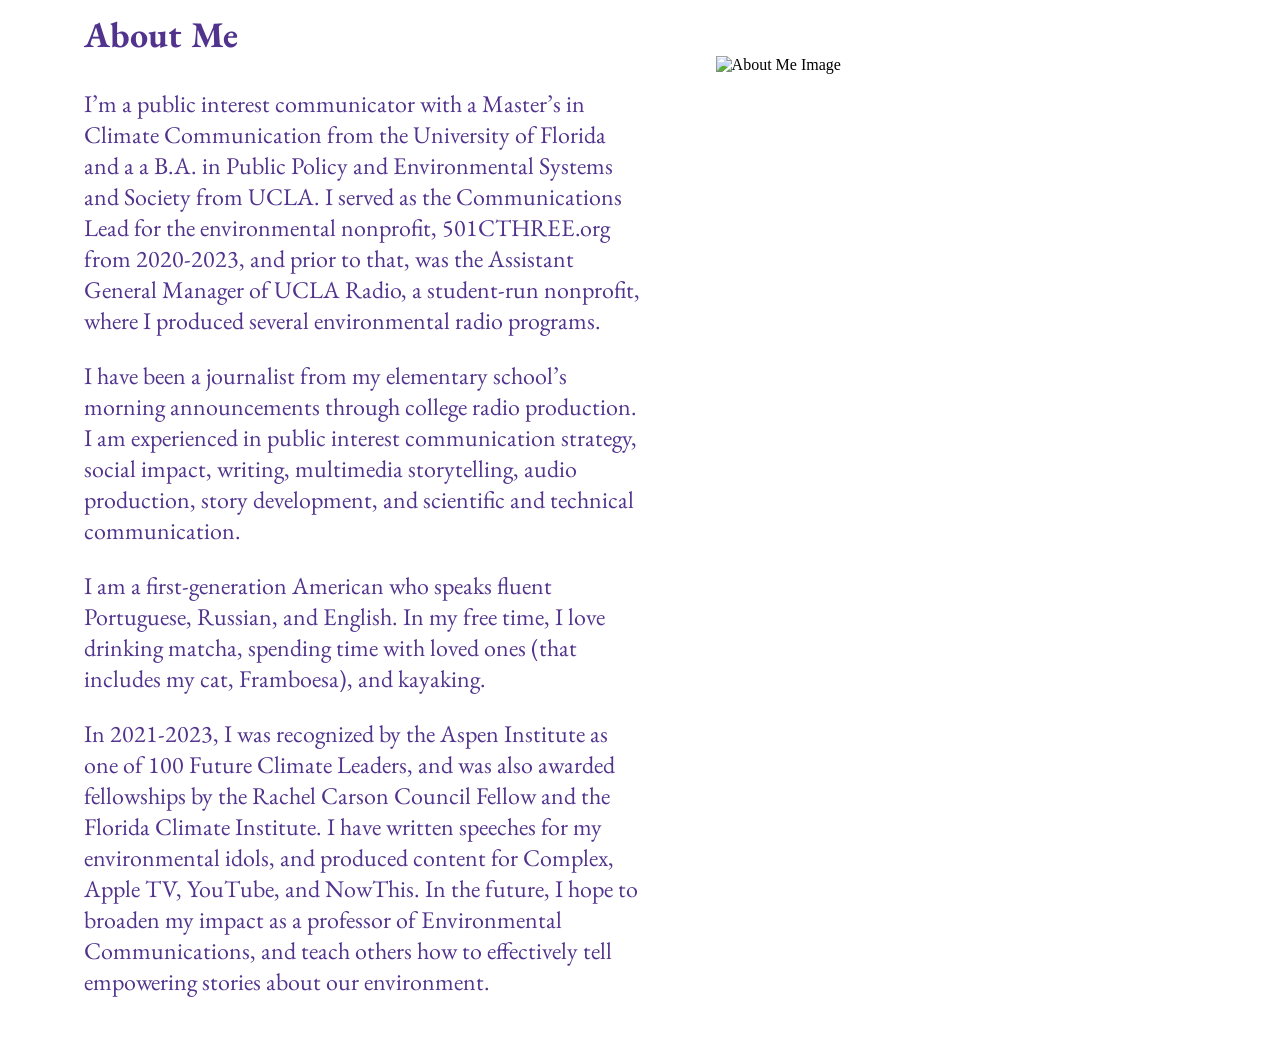
==== commit 58cc804d: "Update to Bio and Headline" ====
--- a/index.html
+++ b/index.html
@@ -52,7 +52,7 @@
     <h1>koi.earth</h1>
     <h3>sophia donskoi</h3>
         <img src="img/koi.png" style="max-width: 40%; max-height: 40%;">
-        <p class="description">environmental communications, storytelling, environmental copywriting, multimedia journalism, climate change, and impact</p>
+        <p class="description">environmental communications, public interest storytelling, and multimedia content creation</p>
         <a class="button" href="mailto:sophiadonskoi@gmail.com">send email</a>
     </div>  
 
@@ -112,24 +112,16 @@
         <div class="about-text">
             <h2 class="about-title">About Me</h2>
             <p>
-I’m a master’s candidate focused on climate communication at the University of Florida. I graduated from UCLA, summa cum
-laude, with a B.A. in Public Policy and Environmental Systems and Society. I served as the Communications Lead for the environmental nonprofit, 501CTHREE.org from 2020-2023, and prior to that, was the Assistant General Manager of
-UCLA Radio, a student-run nonprofit, where I produced several environmental radio programs.
+I’m a public interest communicator with a Master’s in Climate Communication from the University of Florida and a a B.A. in Public Policy and Environmental Systems and Society from UCLA. I served as the Communications Lead for the environmental nonprofit, 501CTHREE.org from 2020-2023, and prior to that, was the Assistant General Manager of UCLA Radio, a student-run nonprofit, where I produced several environmental radio programs. 
             </p>
             <p>
-I have been a journalist from my elementary school’s morning announcements through college radio production. I am
-experienced in public interest communications, social impact, writing, multimedia storytelling, audio production, story
-development, and scientific and technical communication.
+ I have been a journalist from my elementary school’s morning announcements through college radio production. I am experienced in public interest communication strategy, social impact, writing, multimedia storytelling, audio production, story development, and scientific and technical communication.
             </p>
             <p>
-I am a first-generation American who speaks fluent Portuguese, Russian, and English. In my free time, I love drinking
-matcha, spending time with loved ones (that includes my cat, Framboesa), and kayaking.
+I am a first-generation American who speaks fluent Portuguese, Russian, and English. In my free time, I love drinking matcha, spending time with loved ones (that includes my cat, Framboesa), and kayaking.
             </p>
             <p>
-In 2021-2023, I was recognized by the Aspen Institute as one of 100 Future Climate Leaders, and am also a Rachel Carson
-Council Fellow and a Florida Climate Institute Fellow. I have written speeches for my environmental idols, and produced
-content for Complex, Apple TV, YouTube, and NowThis. In the future, I hope to broaden my impact as a professor of
-Environmental Communications, teaching others how to effectively tell empowering stories about our environment.
+In 2021-2023, I was recognized by the Aspen Institute as one of 100 Future Climate Leaders, and was also awarded fellowships by the Rachel Carson Council Fellow and the Florida Climate Institute. I have written speeches for my environmental idols, and produced content for Complex, Apple TV, YouTube, and NowThis. In the future, I hope to broaden my impact as a professor of Environmental Communications, and teach others how to effectively tell empowering stories about our environment.
             </p>
         </div>
         <div class="about-image">
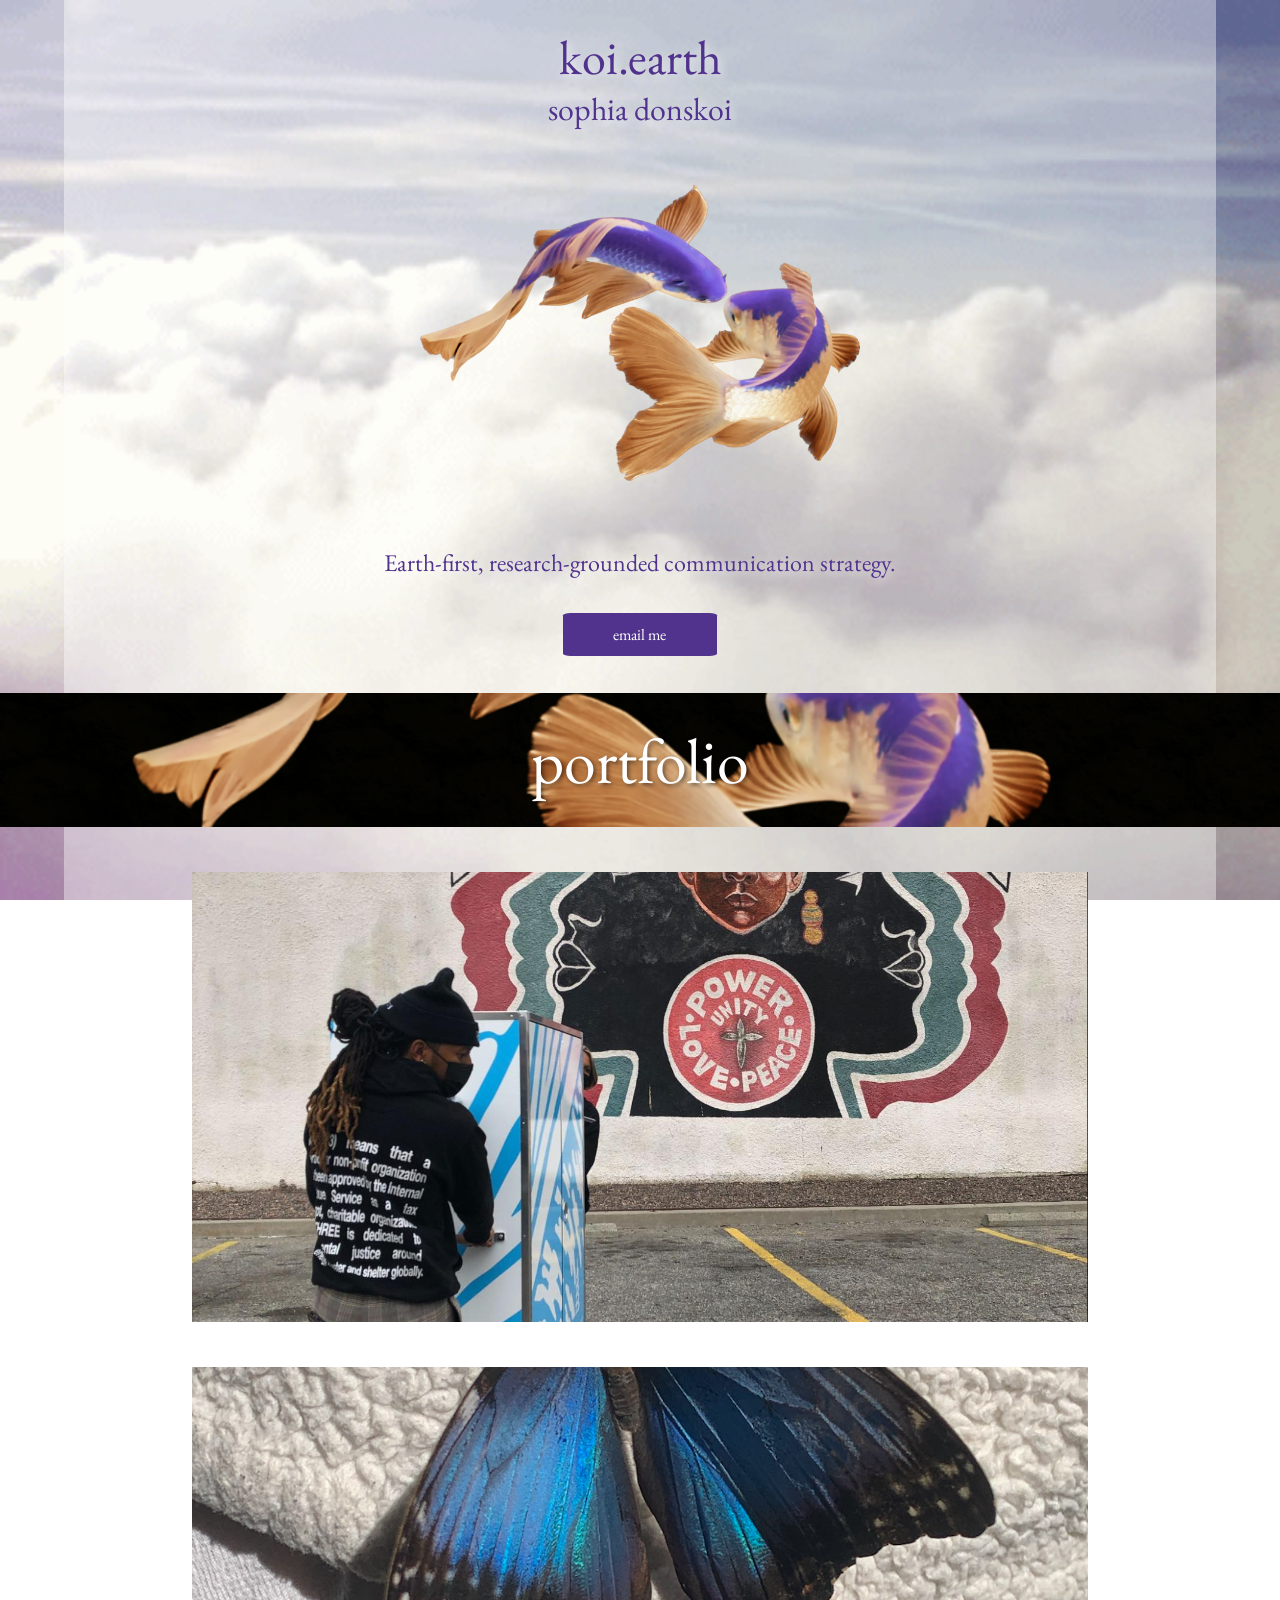
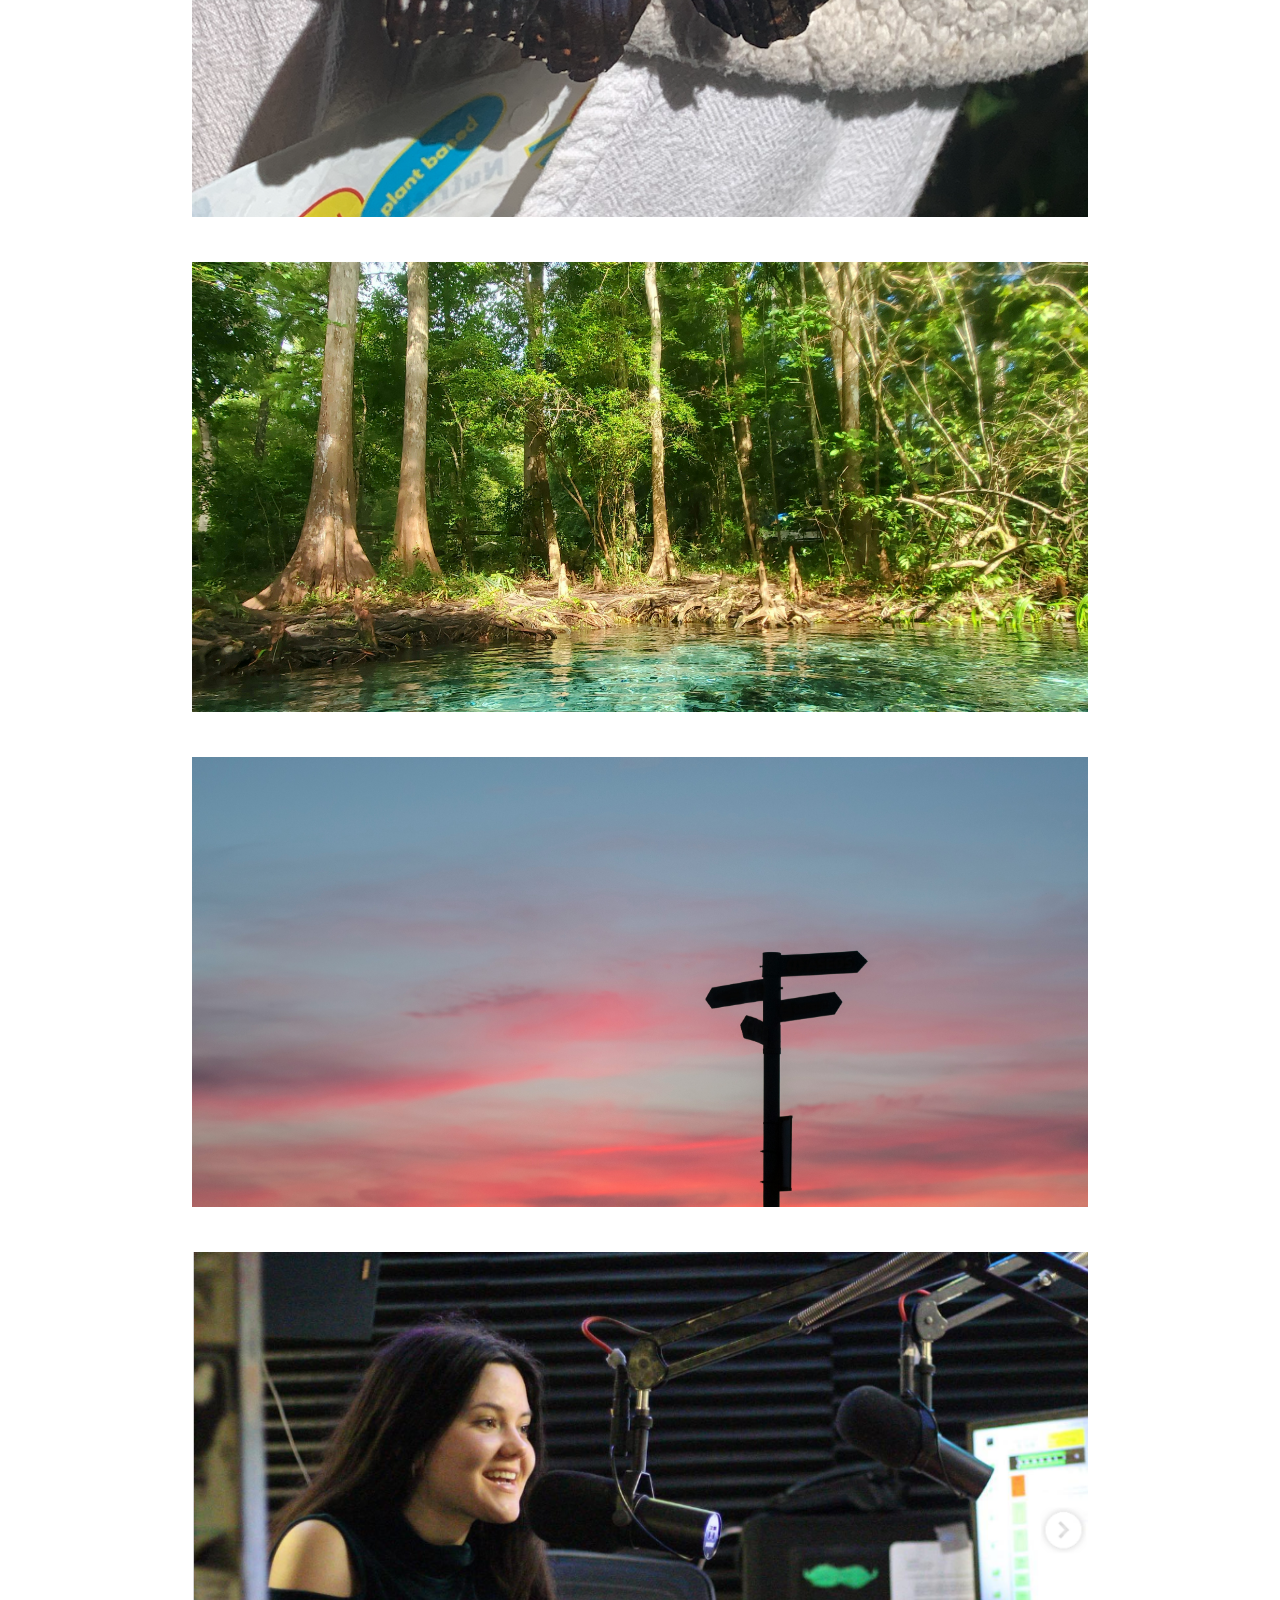
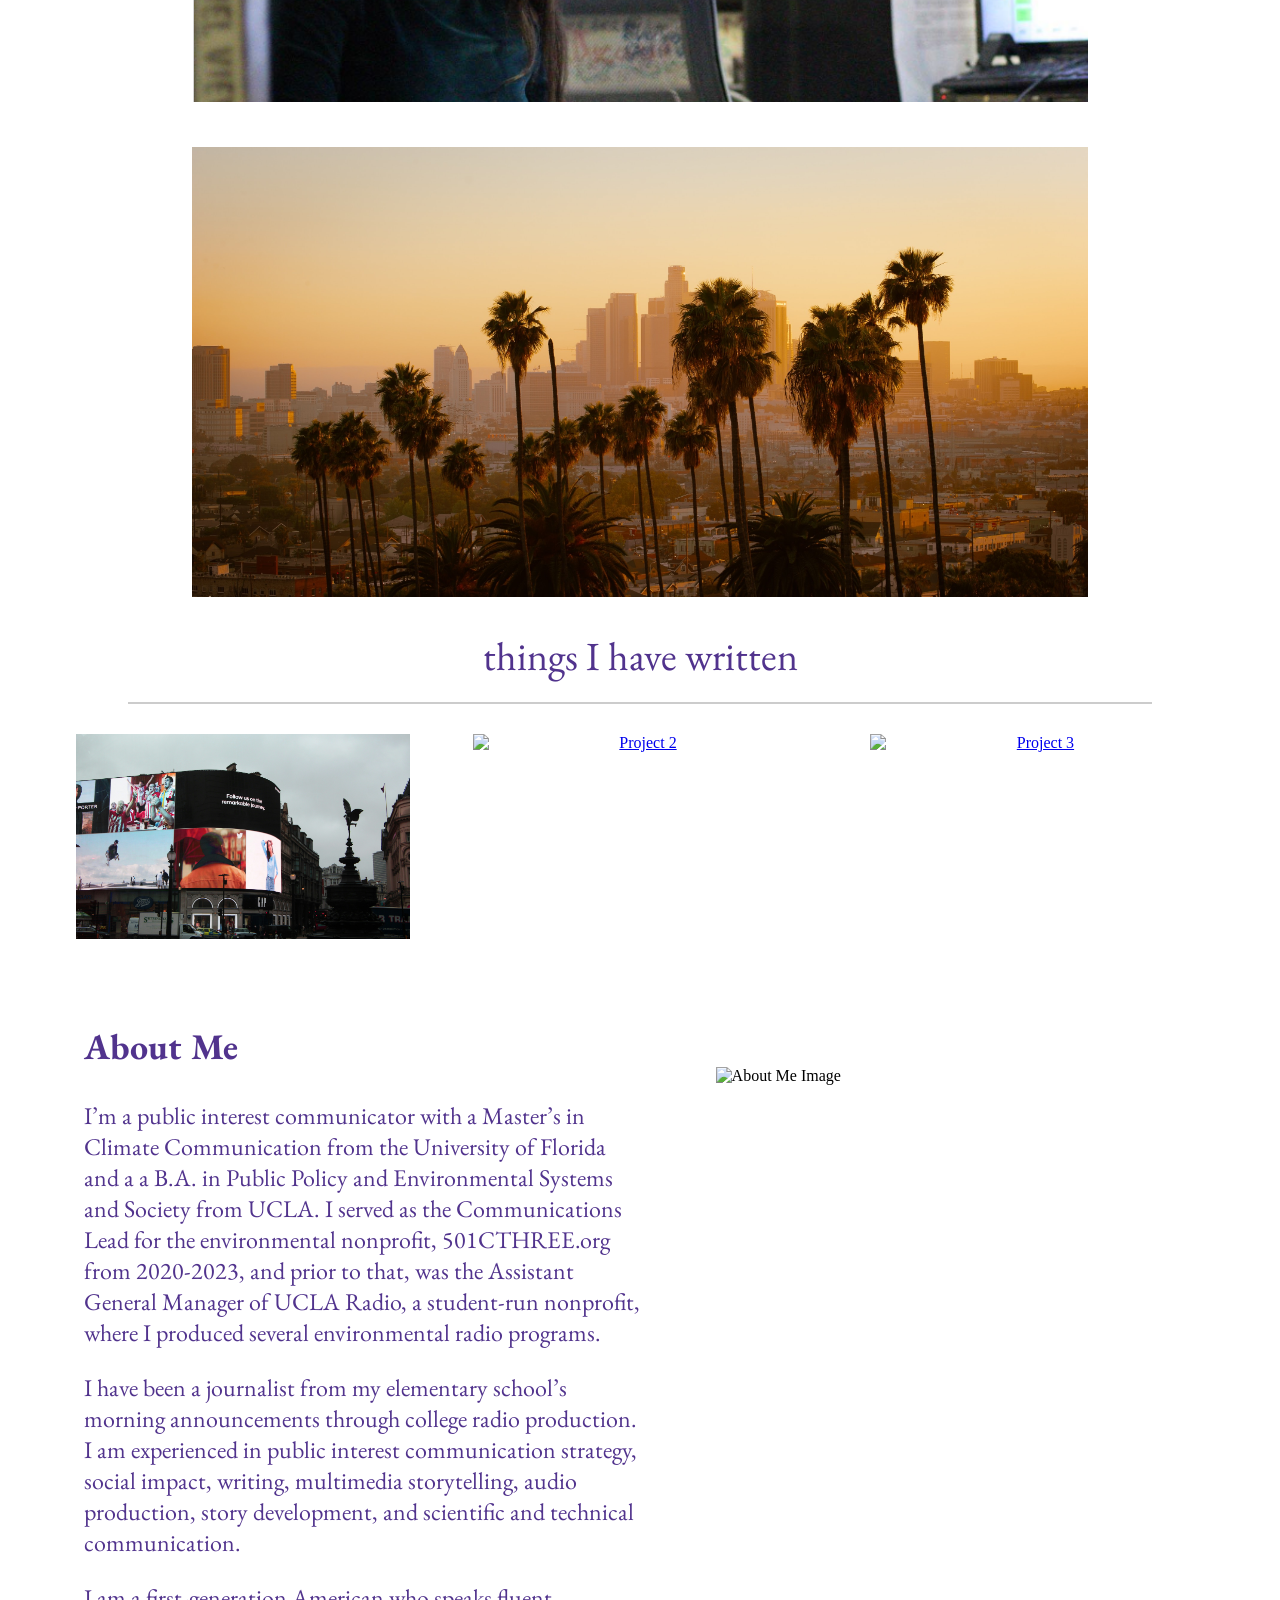
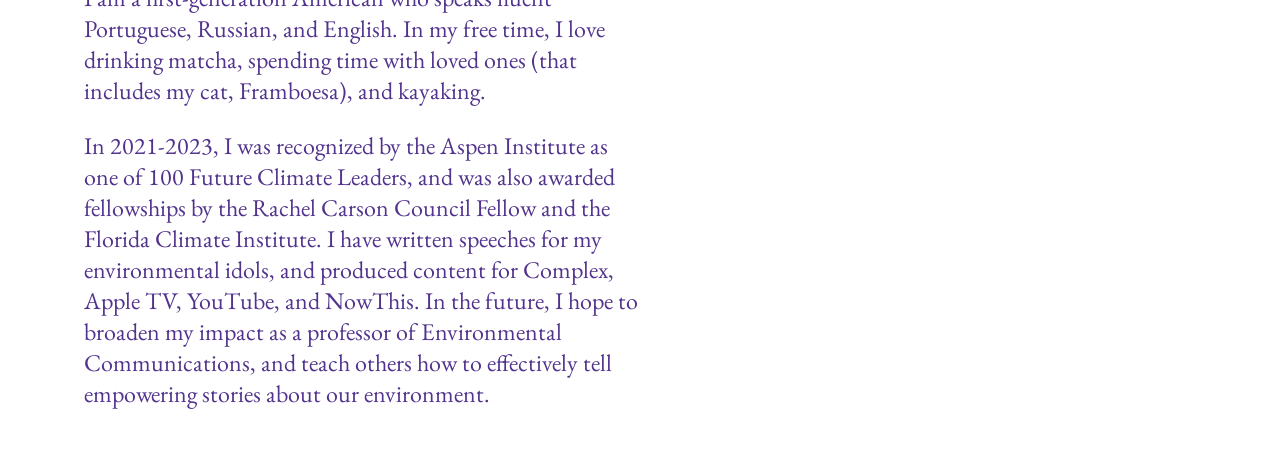
==== commit 1d8df5ab: "Added  CC and BBW" ====
--- a/index.html
+++ b/index.html
@@ -52,8 +52,8 @@
     <h1>koi.earth</h1>
     <h3>sophia donskoi</h3>
         <img src="img/koi.png" style="max-width: 40%; max-height: 40%;">
-        <p class="description">environmental communications, public interest storytelling, and multimedia content creation</p>
-        <a class="button" href="mailto:sophiadonskoi@gmail.com">send email</a>
+        <p class="description">Earth-first, research-grounded communication strategy.</p>
+        <a class="button" href="mailto:sophiadonskoi@gmail.com">email me</a>
     </div>  
 
     <div class="banner" style="background-image: url('img/koi.jpg');">
@@ -73,14 +73,26 @@
                 Climate Candy: email marketing, social media content and strategy, and partnerships
             </div>
         </a>
+        <a href="https://www.braveblue.world/" class="framework">
+            <img src="img/blue.jpg" alt="Framework 3">
+            <div class="framework-overlay">
+                Brave Blue World Foundation: impact campaign creation, partnership management, and content strategy
+            </div>
+        </a>
+        <a href="https://cleancreatives.org/students" class="framework">
+            <img src="img/clean_creatives.jpg" alt="Framework 4">
+            <div class="framework-overlay">
+                Clean Creatives: on-campus fellowship development, messaging research, and strategic climate communication toolkit
+            </div>
+        </a>
         <a href="https://soundcloud.com/sophia27-2/sets/enviropositive-podcast-by" rel="noopener noreferrer" target="_blank" class="framework">
-            <img src="img/image4.png" alt="Framework 3">
+            <img src="img/image4.png" alt="Framework 5">
             <div class="framework-overlay">
                 UCLA Radio: award winning + self-produced podcast “enviropositive,” winner of BEA Media Arts Award in Podcasting
             </div>
         </a>
     <a href="https://www.ioes.ucla.edu/project/lens-cast-season-1-environmental-justice-in-la/" rel="noopener noreferrer" target="_blank" class="framework">
-        <img src="img/trees.jpg" alt="Framework 4">
+        <img src="img/trees.jpg" alt="Framework 6">
             <div class="framework-overlay">
                 Institute for the Environment and Sustainability at UCLA: lens.cast- creative direction, strategy, production, editing,
                 audio engineering
@@ -115,7 +127,7 @@
 I’m a public interest communicator with a Master’s in Climate Communication from the University of Florida and a a B.A. in Public Policy and Environmental Systems and Society from UCLA. I served as the Communications Lead for the environmental nonprofit, 501CTHREE.org from 2020-2023, and prior to that, was the Assistant General Manager of UCLA Radio, a student-run nonprofit, where I produced several environmental radio programs. 
             </p>
             <p>
- I have been a journalist from my elementary school’s morning announcements through college radio production. I am experienced in public interest communication strategy, social impact, writing, multimedia storytelling, audio production, story development, and scientific and technical communication.
+I have been a journalist from my elementary school’s morning announcements through college radio production. I am experienced in public interest communication strategy, social impact, writing, multimedia storytelling, audio production, story development, and scientific and technical communication.
             </p>
             <p>
 I am a first-generation American who speaks fluent Portuguese, Russian, and English. In my free time, I love drinking matcha, spending time with loved ones (that includes my cat, Framboesa), and kayaking.
--- a/styles.css
+++ b/styles.css
@@ -77,7 +77,7 @@
   text-align: center;
   padding: 0px;
   margin: 0px;
-  font-size: 150%;
+  font-size: 200%;
   text-shadow: 3px 3px 10px rgba(255, 255, 255, 0.8);
   font-family: "EB Garamond", serif;
   font-weight: 400;
@@ -112,7 +112,7 @@
 .description {
   text-align: center;
   padding: 1%;
-  font-size: 120%;
+  font-size: 150%;
   font-family: "EB Garamond", serif;
   font-weight: 400;
   text-shadow: 3px 3px 10px rgba(255, 255, 255, 0.8);
@@ -133,6 +133,7 @@
     141);
   color: white;
   font-family: "EB Garamond", serif;
+  font-size: 100%;
   font-weight: 400;
   text-decoration: none;
   text-align: center;
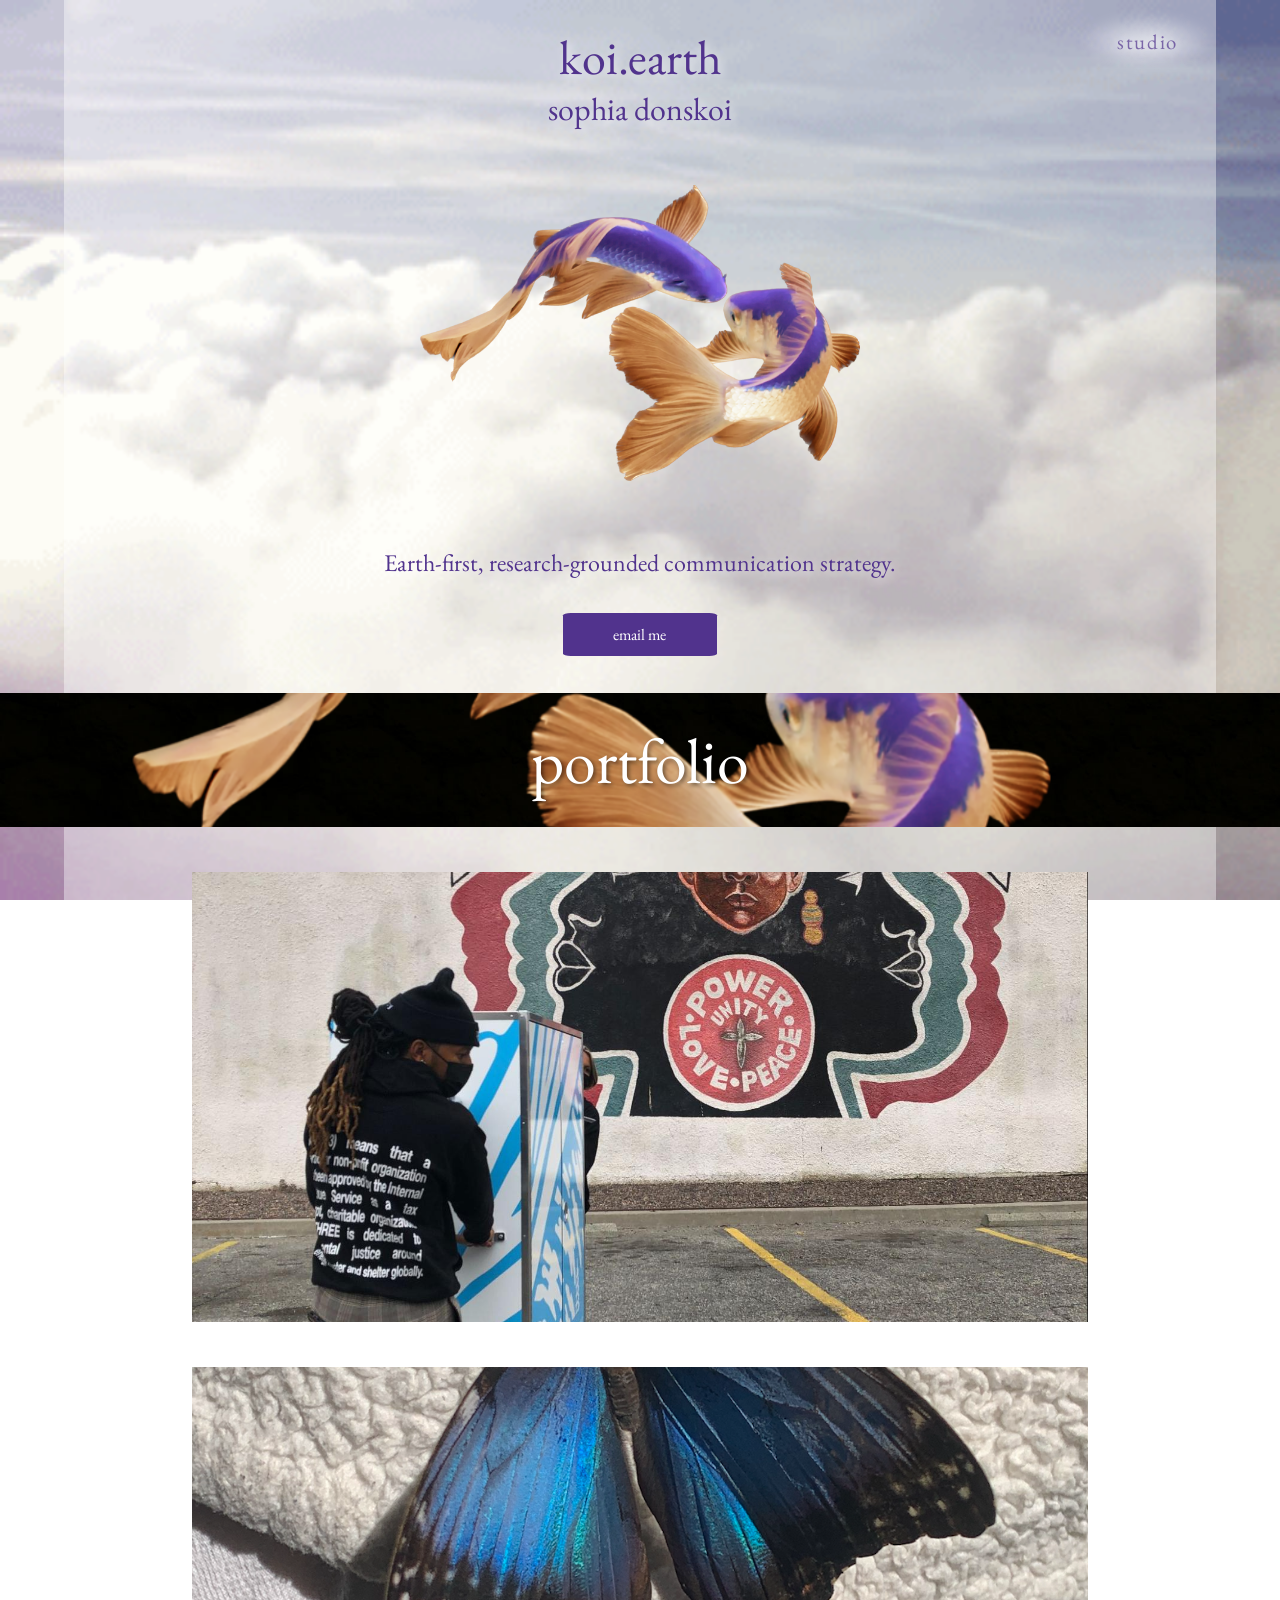
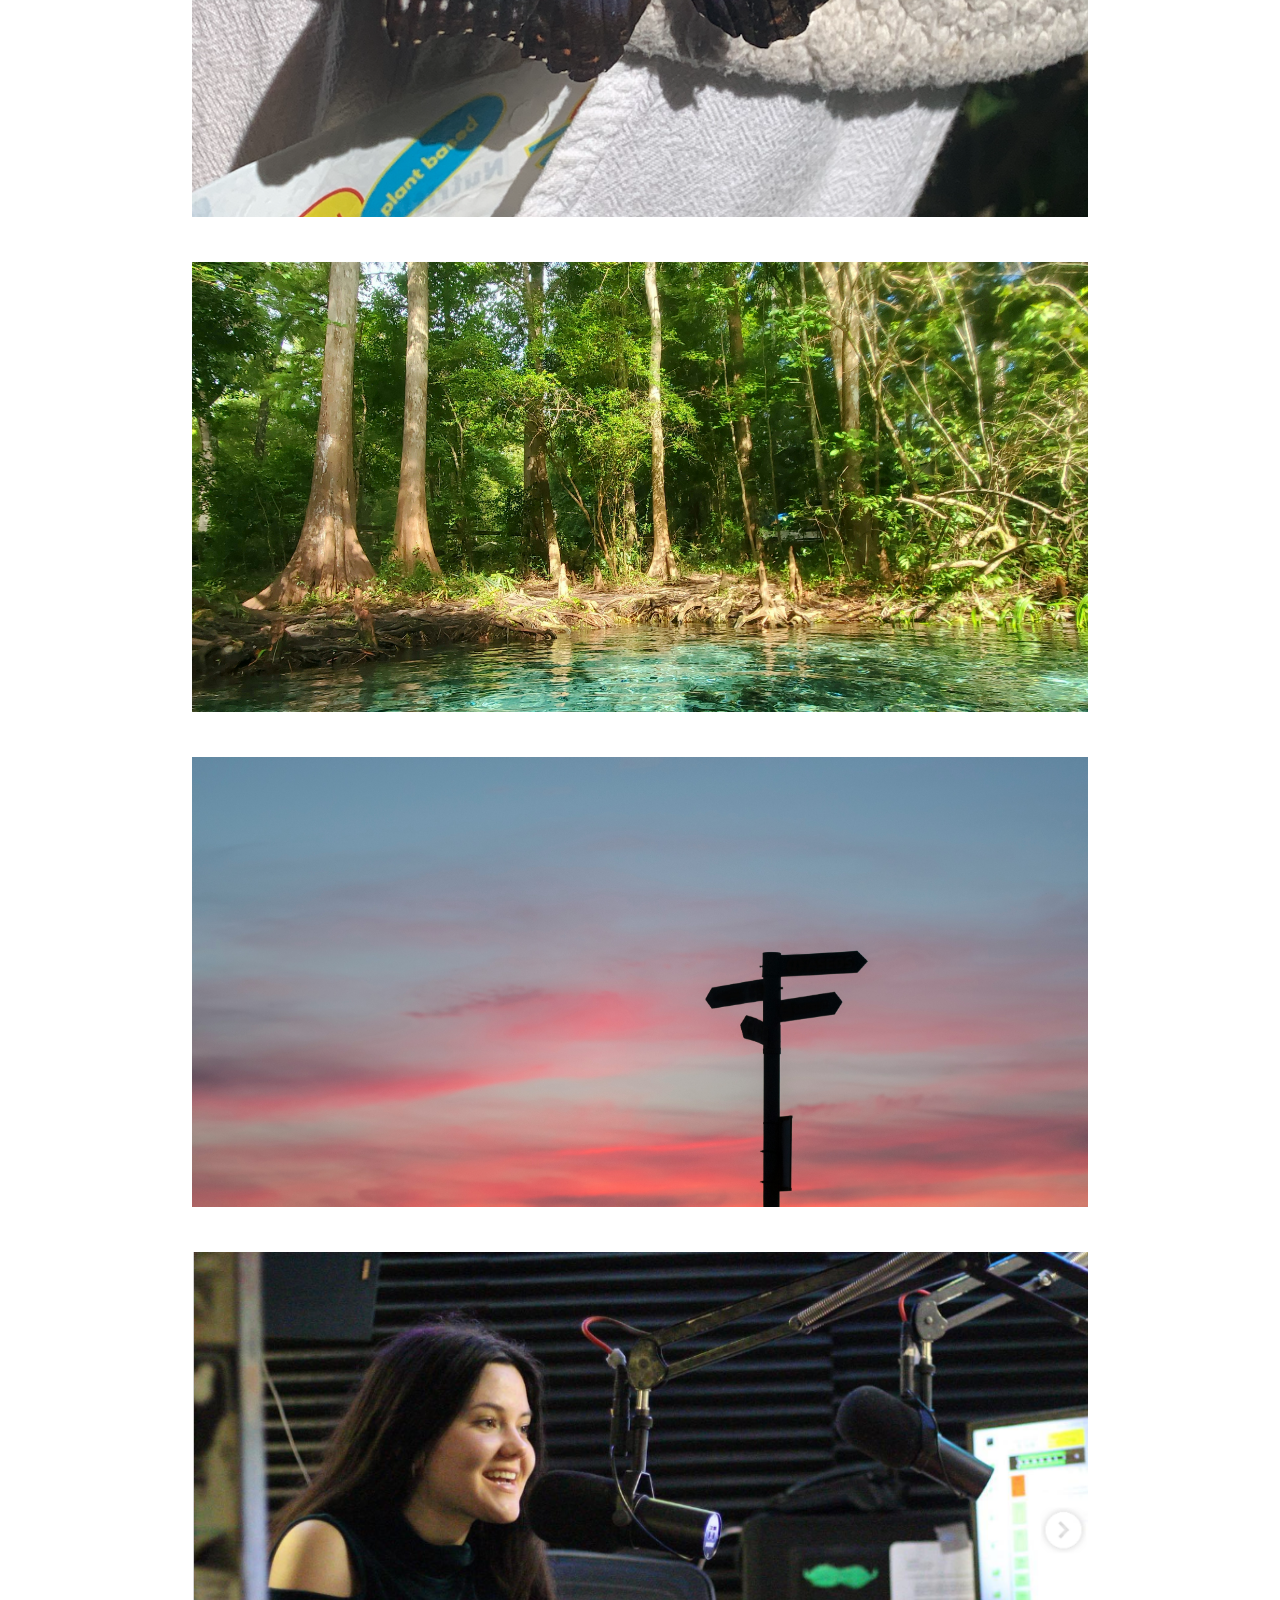
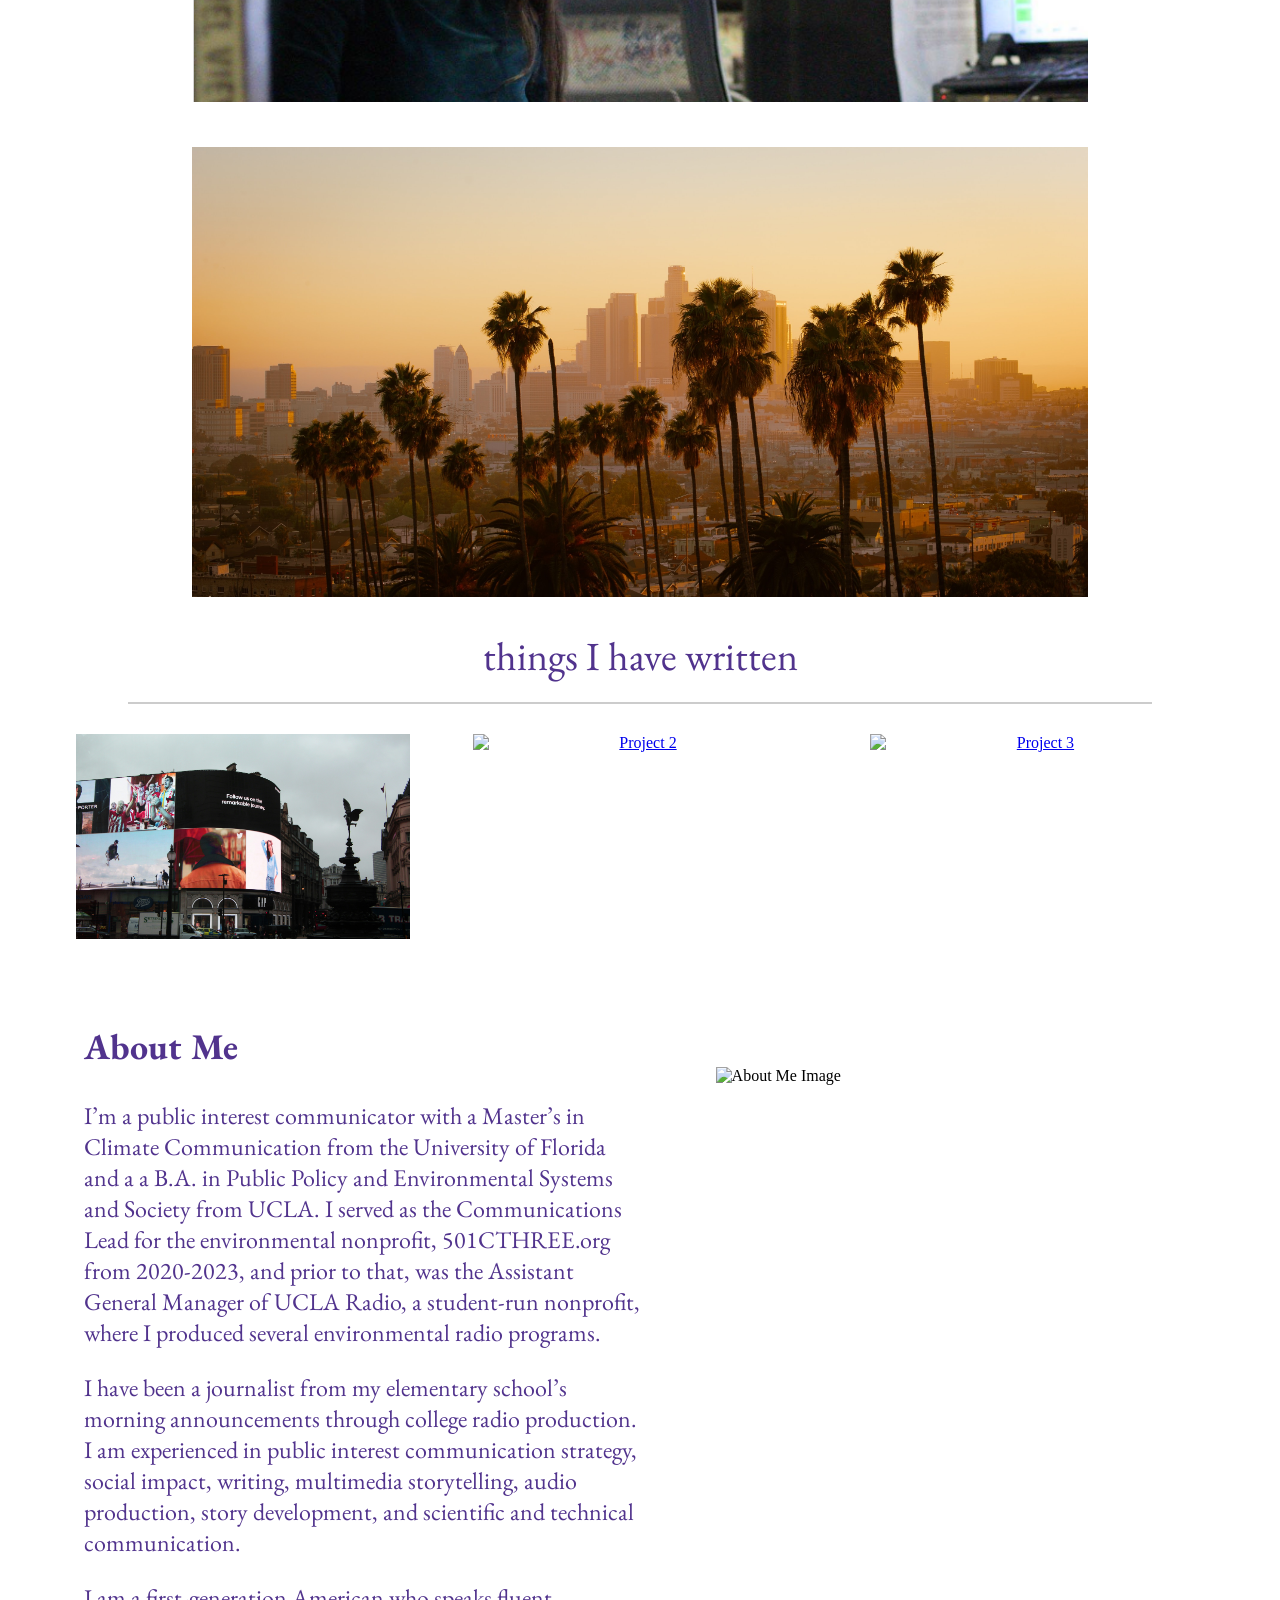
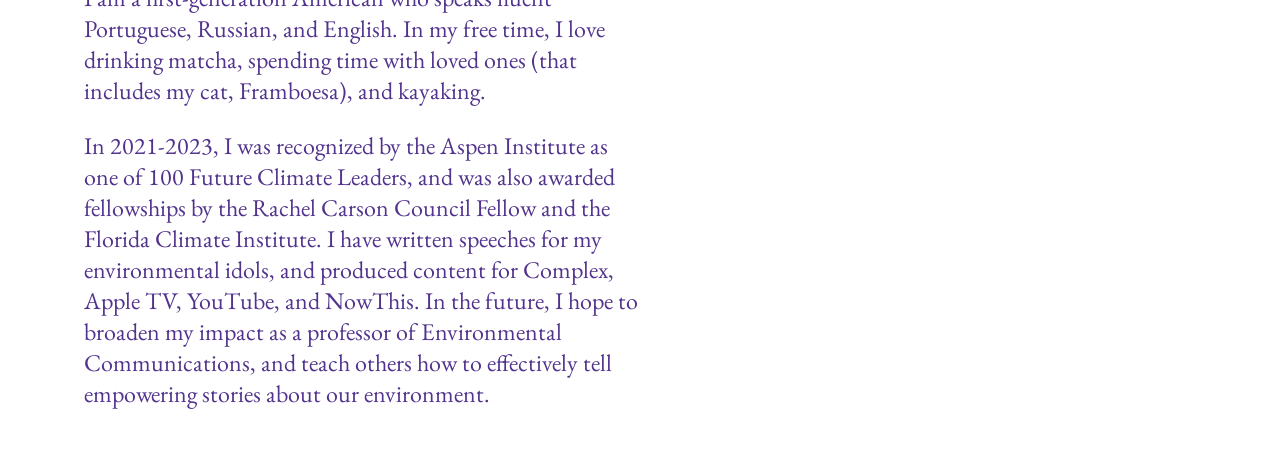
==== commit 56077708: "Add swipe feature" ====
--- a/index.html
+++ b/index.html
@@ -9,6 +9,18 @@
 </head>
 
 <body>
+    <!-- The only addition to this page: a subtle "studio" link floating in the clouds, top right -->
+    <style>
+        .cloud-link{position:fixed;top:18px;right:calc(5% + 18px);z-index:20;padding:10px 20px;font-family:"EB Garamond",serif;font-size:1.3rem;letter-spacing:.08em;color:rgba(81,51,141,.7);text-decoration:none;text-shadow:0 0 10px rgba(255,255,255,.95),0 0 22px rgba(255,255,255,.8);transition:color .6s ease;animation:cloud-drift 8s ease-in-out infinite}
+        .cloud-link::before{content:"";position:absolute;inset:-4px -18px;z-index:-1;border-radius:50%;background:radial-gradient(ellipse at center,rgba(255,255,255,.75) 0%,rgba(255,255,255,.35) 45%,rgba(255,255,255,0) 72%);filter:blur(6px);opacity:.8;transition:opacity .6s ease}
+        .cloud-link:hover,.cloud-link:focus-visible{color:rgb(81,51,141)}
+        .cloud-link:hover::before,.cloud-link:focus-visible::before{opacity:1}
+        @keyframes cloud-drift{0%,100%{transform:translate(0,0)}50%{transform:translate(-3px,4px)}}
+        @media (max-width:600px){.cloud-link{top:10px;right:calc(5% + 6px);font-size:1.1rem}}
+        @media (prefers-reduced-motion:reduce){.cloud-link{animation:none}}
+    </style>
+    <a class="cloud-link" href="studio/">studio</a>
+
     <div id = "#background-container">
         <div id="background-image"></div>
         <div id="background-sliv"></div>
--- a/styles.css
+++ b/styles.css
@@ -1,8 +1,353 @@
-
+html {
+  scroll-behavior: smooth;
+}
 
 body {
   margin: 0;
   padding: 0;
+}
+
+/* ---------- "studio" link, floating in the clouds ---------- */
+.cloud-link {
+  position: fixed;
+  top: 18px;
+  right: calc(5% + 18px);
+  z-index: 20;
+  padding: 10px 20px;
+  font-family: "EB Garamond", serif;
+  font-size: 1.3rem;
+  letter-spacing: 0.08em;
+  color: rgba(81, 51, 141, 0.7);
+  text-decoration: none;
+  text-shadow: 0 0 10px rgba(255, 255, 255, 0.95), 0 0 22px rgba(255, 255, 255, 0.8);
+  transition: color 0.6s ease;
+  animation: cloud-drift 8s ease-in-out infinite;
+}
+
+.cloud-link::before {
+  content: "";
+  position: absolute;
+  inset: -4px -18px;
+  z-index: -1;
+  border-radius: 50%;
+  background: radial-gradient(ellipse at center, rgba(255, 255, 255, 0.75) 0%, rgba(255, 255, 255, 0.35) 45%, rgba(255, 255, 255, 0) 72%);
+  filter: blur(6px);
+  opacity: 0.8;
+  transition: opacity 0.6s ease;
+}
+
+.cloud-link:hover,
+.cloud-link:focus-visible {
+  color: rgb(81, 51, 141);
+}
+
+.cloud-link:hover::before,
+.cloud-link:focus-visible::before {
+  opacity: 1;
+}
+
+.cloud-link:focus-visible {
+  outline: 1px dashed rgba(81, 51, 141, 0.5);
+  outline-offset: 2px;
+}
+
+@keyframes cloud-drift {
+
+  0%,
+  100% {
+    transform: translate(0, 0);
+  }
+
+  50% {
+    transform: translate(-3px, 4px);
+  }
+}
+
+/* ---------- STUDIO: swipe reel + text box ---------- */
+.studio {
+  max-width: 90%;
+  margin: 0 auto;
+  padding: 4% 2% 6%;
+  box-sizing: border-box;
+  scroll-margin-top: 24px;
+}
+
+.studio-inner {
+  display: flex;
+  flex-wrap: wrap;
+  align-items: center;
+  justify-content: center;
+  gap: 48px;
+  max-width: 1100px;
+  margin: 0 auto;
+}
+
+.reel {
+  flex: 0 1 400px;
+  width: 100%;
+  max-width: 400px;
+  background: #fff;
+  border-radius: 14px;
+  overflow: hidden;
+  box-shadow: 0 10px 40px rgba(81, 51, 141, 0.18);
+}
+
+.reel-head {
+  display: flex;
+  align-items: center;
+  gap: 10px;
+  padding: 10px 14px;
+  font-family: system-ui, -apple-system, "Segoe UI", sans-serif;
+  font-size: 14px;
+  color: #222;
+}
+
+.reel-head .reel-avatar {
+  width: 32px;
+  height: 32px;
+  margin: 0;
+  border-radius: 50%;
+  object-fit: cover;
+  border: 1px solid rgba(81, 51, 141, 0.3);
+  background: #f2eff8;
+}
+
+.reel-handle {
+  font-weight: 600;
+}
+
+.reel-count {
+  margin-left: auto;
+  padding: 2px 10px;
+  border-radius: 999px;
+  background: rgba(0, 0, 0, 0.06);
+  font-size: 12px;
+  font-variant-numeric: tabular-nums;
+}
+
+.reel-frame {
+  position: relative;
+  aspect-ratio: 4 / 5;
+  background: #111;
+}
+
+.reel-track {
+  display: flex;
+  height: 100%;
+  overflow-x: auto;
+  overflow-y: hidden;
+  scroll-snap-type: x mandatory;
+  overscroll-behavior-x: contain;
+  scrollbar-width: none;
+  -webkit-overflow-scrolling: touch;
+  cursor: grab;
+  outline: none;
+}
+
+.reel-track::-webkit-scrollbar {
+  display: none;
+}
+
+.reel-track.is-dragging {
+  cursor: grabbing;
+  scroll-snap-type: none;
+  user-select: none;
+}
+
+.reel-slide {
+  flex: 0 0 100%;
+  height: 100%;
+  margin: 0;
+  scroll-snap-align: start;
+  scroll-snap-stop: always;
+}
+
+.reel-slide video {
+  display: block;
+  width: 100%;
+  height: 100%;
+  object-fit: cover;
+  pointer-events: none;
+}
+
+.reel-nav,
+.reel-sound {
+  position: absolute;
+  display: flex;
+  align-items: center;
+  justify-content: center;
+  padding: 0;
+  border: none;
+  border-radius: 50%;
+  cursor: pointer;
+  transition: opacity 0.25s ease;
+}
+
+.reel-nav {
+  top: 50%;
+  width: 32px;
+  height: 32px;
+  margin-top: -16px;
+  background: rgba(255, 255, 255, 0.85);
+  opacity: 0;
+}
+
+/* Bigger invisible hit area for touch */
+.reel-nav::after {
+  content: "";
+  position: absolute;
+  inset: -6px;
+}
+
+.reel-prev {
+  left: 10px;
+}
+
+.reel-next {
+  right: 10px;
+}
+
+.reel-frame:hover .reel-nav,
+.reel-nav:focus-visible {
+  opacity: 1;
+}
+
+.reel-nav[disabled] {
+  opacity: 0 !important;
+  pointer-events: none;
+}
+
+.reel-nav svg,
+.reel-sound svg {
+  width: 18px;
+  height: 18px;
+  fill: none;
+  stroke: #222;
+  stroke-width: 2.2;
+  stroke-linecap: round;
+  stroke-linejoin: round;
+}
+
+.reel-sound {
+  right: 12px;
+  bottom: 12px;
+  width: 32px;
+  height: 32px;
+  background: rgba(0, 0, 0, 0.55);
+}
+
+.reel-sound svg {
+  width: 16px;
+  height: 16px;
+  stroke: #fff;
+}
+
+.reel-sound .icon-sound,
+.reel-sound[aria-pressed="true"] .icon-muted {
+  display: none;
+}
+
+.reel-sound[aria-pressed="true"] .icon-sound {
+  display: block;
+}
+
+.reel-dots {
+  display: flex;
+  justify-content: center;
+  gap: 5px;
+  padding: 12px 0 14px;
+}
+
+.reel-dots span {
+  width: 6px;
+  height: 6px;
+  border-radius: 50%;
+  background: #c9c9c9;
+  transition: background 0.2s ease, transform 0.2s ease;
+}
+
+.reel-dots span.is-active {
+  background: rgb(81, 51, 141);
+  transform: scale(1.15);
+}
+
+.studio-text {
+  flex: 1 1 360px;
+  max-width: 560px;
+  padding: 36px 40px;
+  box-sizing: border-box;
+  background: rgba(255, 255, 255, 0.55);
+  -webkit-backdrop-filter: blur(8px);
+  backdrop-filter: blur(8px);
+  border-radius: 6px;
+  font-family: "EB Garamond", serif;
+  color: rgb(81, 51, 141);
+  transition: opacity 0.35s ease, transform 0.35s ease;
+}
+
+.studio-text.is-changing {
+  opacity: 0;
+  transform: translateY(6px);
+}
+
+.studio-eyebrow {
+  margin: 0 0 8px;
+  font-size: 1rem;
+  letter-spacing: 0.18em;
+  text-transform: lowercase;
+  opacity: 0.7;
+}
+
+.studio-title {
+  margin: 0 0 16px;
+  font-size: 2.4rem;
+  font-weight: 400;
+  line-height: 1.15;
+  text-shadow: 3px 3px 10px rgba(255, 255, 255, 0.8);
+}
+
+.studio-body {
+  margin: 0;
+  font-size: 1.3rem;
+  line-height: 1.55;
+}
+
+@media (max-width: 600px) {
+  .cloud-link {
+    top: 10px;
+    right: calc(5% + 6px);
+    font-size: 1.1rem;
+  }
+
+  .studio-inner {
+    gap: 24px;
+  }
+
+  .studio-text {
+    padding: 24px;
+  }
+
+  .studio-title {
+    font-size: 1.9rem;
+  }
+
+  .studio-body {
+    font-size: 1.1rem;
+  }
+}
+
+@media (prefers-reduced-motion: reduce) {
+  html {
+    scroll-behavior: auto;
+  }
+
+  .cloud-link {
+    animation: none;
+  }
+
+  .studio-text {
+    transition: none;
+  }
 }
 
 #scene-container {
@@ -60,7 +405,7 @@
 }
 
 h1 {
-  color: rgb(81,51,141);
+  color: rgb(81, 51, 141);
   text-shadow: 3px 3px 10px rgba(255, 255, 255, 0.8);
   text-align: center;
   font-size: 300%;
@@ -72,8 +417,8 @@
 
 h3 {
   color: rgb(81,
-    51,
-    141);
+      51,
+      141);
   text-align: center;
   padding: 0px;
   margin: 0px;
@@ -116,9 +461,10 @@
   font-family: "EB Garamond", serif;
   font-weight: 400;
   text-shadow: 3px 3px 10px rgba(255, 255, 255, 0.8);
-  text-align: center;  color: rgb(81,
-    51,
-    141);
+  text-align: center;
+  color: rgb(81,
+      51,
+      141);
   max-width: 100%;
   margin-top: 1%;
 }
@@ -129,8 +475,8 @@
   margin: 1% auto;
   padding: 1% 2%;
   background-color: rgb(81,
-    51,
-    141);
+      51,
+      141);
   color: white;
   font-family: "EB Garamond", serif;
   font-size: 100%;
@@ -148,8 +494,8 @@
     margin: 1% auto;
     padding: 1% 2%;
     background-color: rgb(81,
-      51,
-      141);
+        51,
+        141);
     color: white;
     font-family: "EB Garamond", serif;
     font-weight: 400;
@@ -215,12 +561,13 @@
 
 @media (max-width: 600px) {
   .framework {
-      width: 70vw;
-      height: 40vh;
-      overflow: hidden;
-      margin: 1%;
-      position: relative;
-    }
+    width: 70vw;
+    height: 40vh;
+    overflow: hidden;
+    margin: 1%;
+    position: relative;
+  }
+
   .framework img {
     width: 100%;
     height: 100%;
@@ -281,7 +628,7 @@
       51,
       141);
   text-shadow: 3px 3px 10px rgba(255, 255, 255, 1);
-    margin-bottom: 20px;
+  margin-bottom: 20px;
 }
 
 .image-slider {
@@ -364,6 +711,7 @@
   padding-bottom: 5%;
   object-fit: cover;
 }
+
 @media (max-width: 600px) {
 
   .about-content {
@@ -374,7 +722,8 @@
   .about-image {
     order: 2;
   }
-  .about-text{
+
+  .about-text {
     font-size: 100%;
   }
 }
